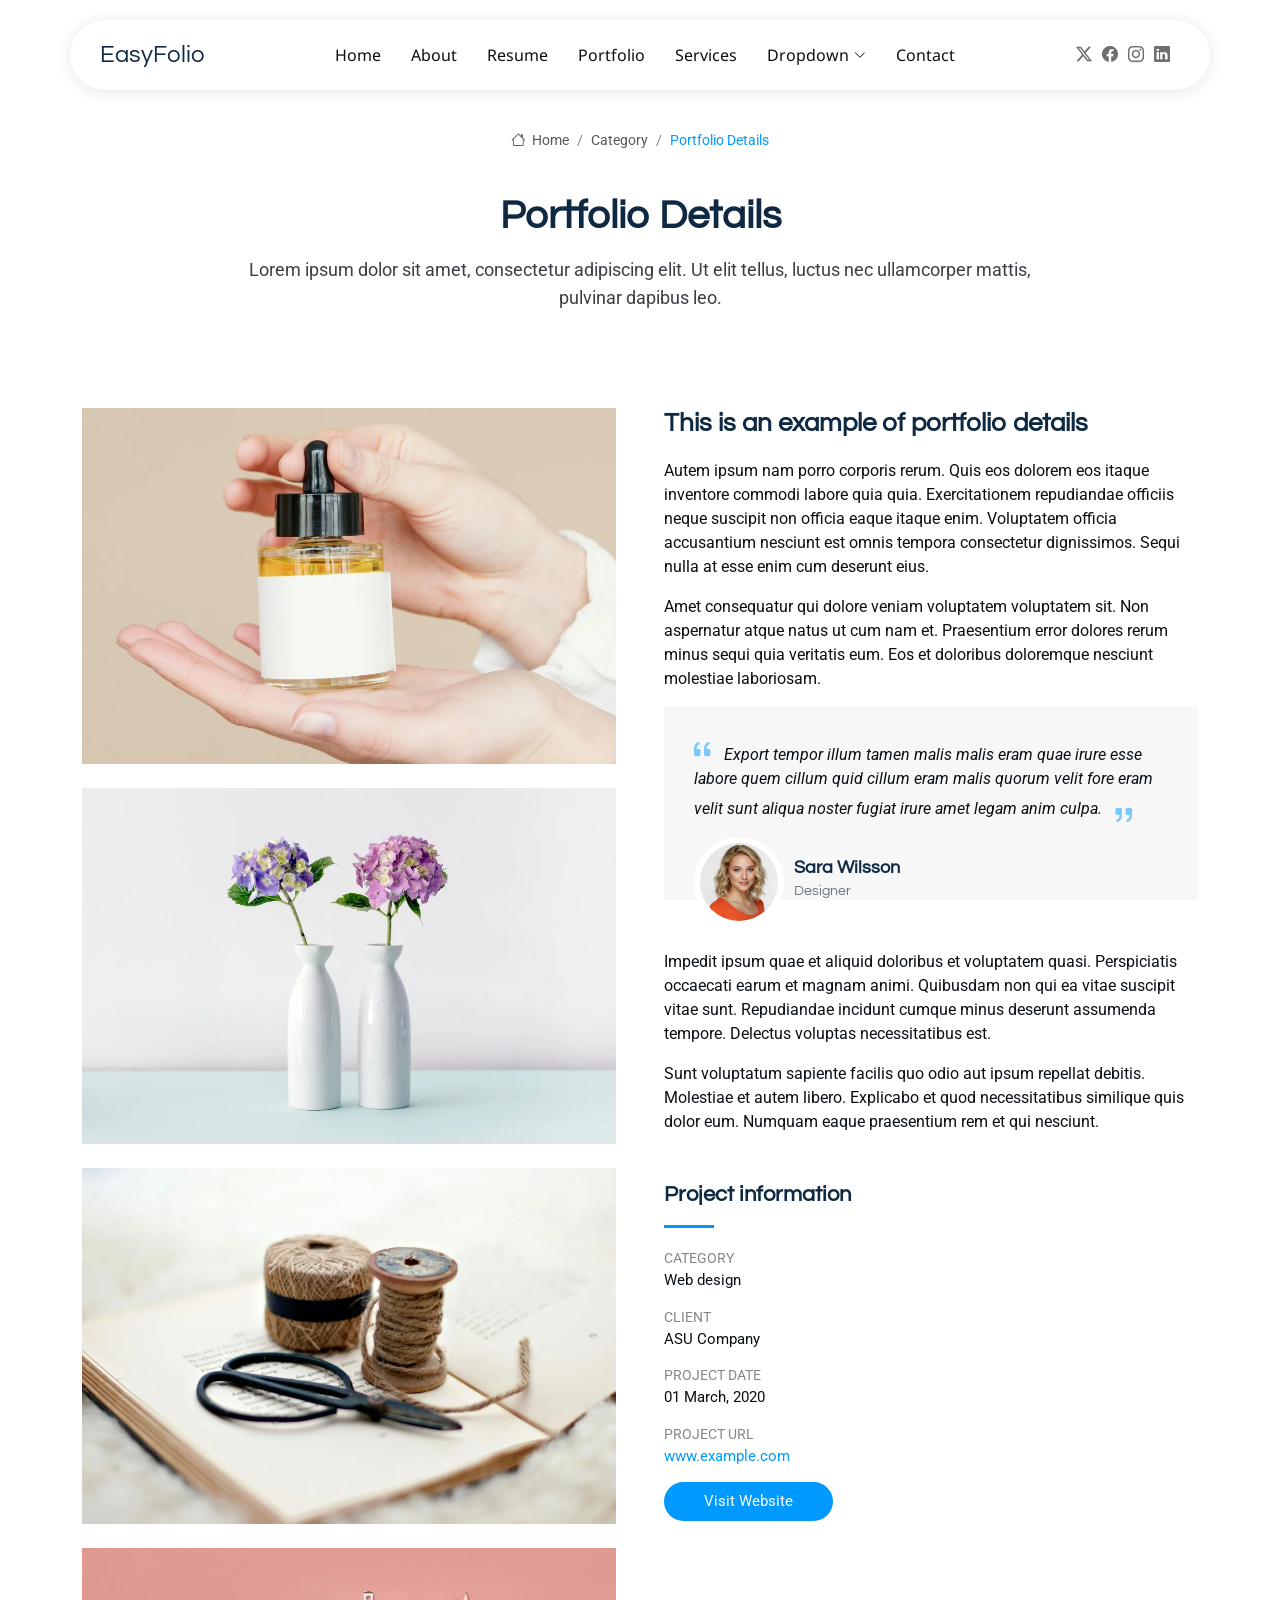
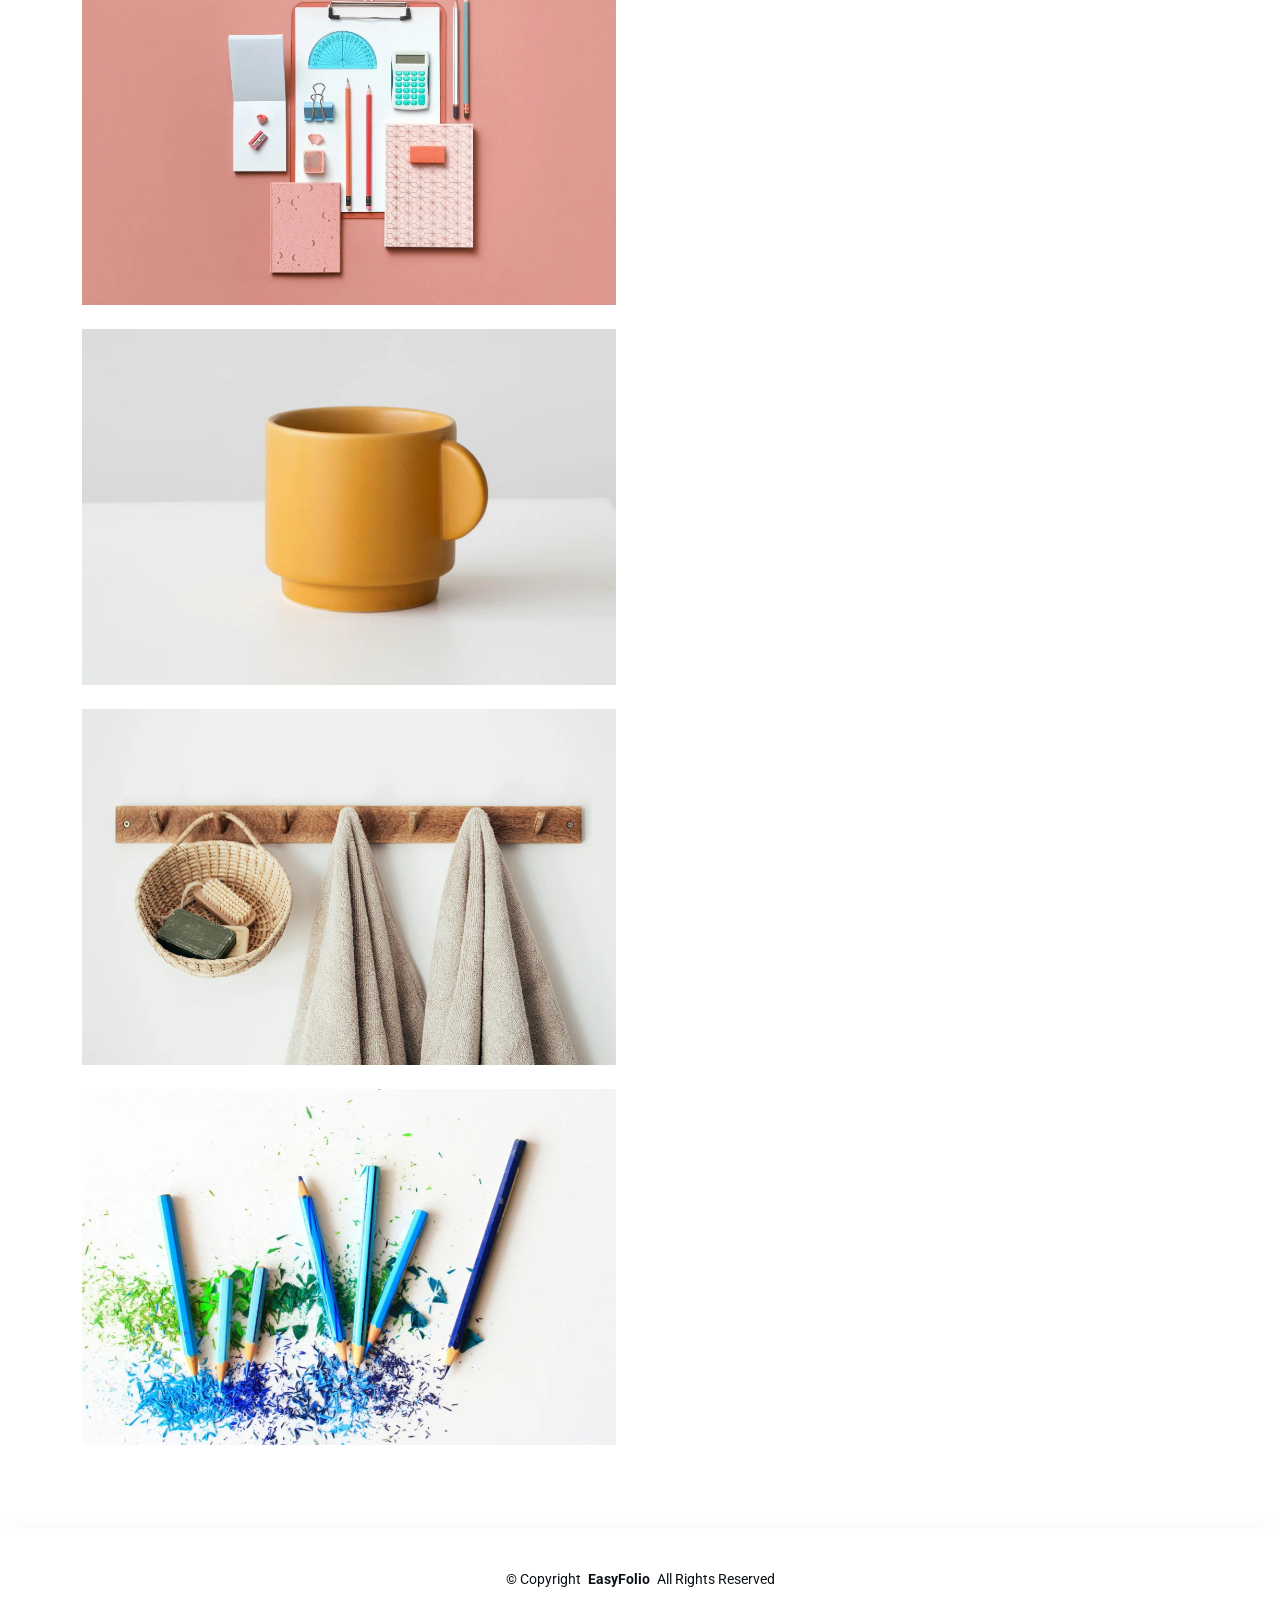
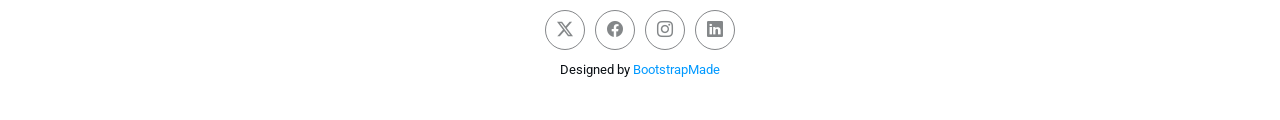
==== portfolio-nurfidgv.html @ 8955bb7e "mengganti 1 nama file portfolio silab & menambah satu file portfolio nurfidgvl" ====
<!DOCTYPE html>
<html lang="en">

<head>
  <meta charset="utf-8">
  <meta content="width=device-width, initial-scale=1.0" name="viewport">
  <title>Portfolio Details - EasyFolio Bootstrap Template</title>
  <meta name="description" content="">
  <meta name="keywords" content="">

  <!-- Favicons -->
  <link href="assets/img/favicon.png" rel="icon">
  <link href="assets/img/apple-touch-icon.png" rel="apple-touch-icon">

  <!-- Fonts -->
  <link href="https://fonts.googleapis.com" rel="preconnect">
  <link href="https://fonts.gstatic.com" rel="preconnect" crossorigin>
  <link href="https://fonts.googleapis.com/css2?family=Roboto:ital,wght@0,100;0,300;0,400;0,500;0,700;0,900;1,100;1,300;1,400;1,500;1,700;1,900&family=Noto+Sans:ital,wght@0,100;0,200;0,300;0,400;0,500;0,600;0,700;0,800;0,900;1,100;1,200;1,300;1,400;1,500;1,600;1,700;1,800;1,900&family=Questrial:wght@400&display=swap" rel="stylesheet">

  <!-- Vendor CSS Files -->
  <link href="assets/vendor/bootstrap/css/bootstrap.min.css" rel="stylesheet">
  <link href="assets/vendor/bootstrap-icons/bootstrap-icons.css" rel="stylesheet">
  <link href="assets/vendor/aos/aos.css" rel="stylesheet">
  <link href="assets/vendor/glightbox/css/glightbox.min.css" rel="stylesheet">
  <link href="assets/vendor/swiper/swiper-bundle.min.css" rel="stylesheet">

  <!-- Main CSS File -->
  <link href="assets/css/main.css" rel="stylesheet">

  <!-- =======================================================
  * Template Name: EasyFolio
  * Template URL: https://bootstrapmade.com/easyfolio-bootstrap-portfolio-template/
  * Updated: Feb 21 2025 with Bootstrap v5.3.3
  * Author: BootstrapMade.com
  * License: https://bootstrapmade.com/license/
  ======================================================== -->
</head>

<body class="portfolio-details-page">

  <header id="header" class="header d-flex align-items-center sticky-top">
    <div class="header-container container-fluid container-xl position-relative d-flex align-items-center justify-content-between">

      <a href="index.html" class="logo d-flex align-items-center me-auto me-xl-0">
        <!-- Uncomment the line below if you also wish to use an image logo -->
        <!-- <img src="assets/img/logo.webp" alt=""> -->
        <h1 class="sitename">EasyFolio</h1>
      </a>

      <nav id="navmenu" class="navmenu">
        <ul>
          <li><a href="#hero">Home</a></li>
          <li><a href="#about">About</a></li>
          <li><a href="#resume">Resume</a></li>
          <li><a href="#portfolio">Portfolio</a></li>
          <li><a href="#services">Services</a></li>
          <li class="dropdown"><a href="#"><span>Dropdown</span> <i class="bi bi-chevron-down toggle-dropdown"></i></a>
            <ul>
              <li><a href="#">Dropdown 1</a></li>
              <li class="dropdown"><a href="#"><span>Deep Dropdown</span> <i class="bi bi-chevron-down toggle-dropdown"></i></a>
                <ul>
                  <li><a href="#">Deep Dropdown 1</a></li>
                  <li><a href="#">Deep Dropdown 2</a></li>
                  <li><a href="#">Deep Dropdown 3</a></li>
                  <li><a href="#">Deep Dropdown 4</a></li>
                  <li><a href="#">Deep Dropdown 5</a></li>
                </ul>
              </li>
              <li><a href="#">Dropdown 2</a></li>
              <li><a href="#">Dropdown 3</a></li>
              <li><a href="#">Dropdown 4</a></li>
            </ul>
          </li>
          <li><a href="#contact">Contact</a></li>
        </ul>
        <i class="mobile-nav-toggle d-xl-none bi bi-list"></i>
      </nav>

      <div class="header-social-links">
        <a href="#" class="twitter"><i class="bi bi-twitter-x"></i></a>
        <a href="#" class="facebook"><i class="bi bi-facebook"></i></a>
        <a href="#" class="instagram"><i class="bi bi-instagram"></i></a>
        <a href="#" class="linkedin"><i class="bi bi-linkedin"></i></a>
      </div>

    </div>
  </header>

  <main class="main">

    <!-- Page Title -->
    <div class="page-title">
      <div class="breadcrumbs">
        <nav aria-label="breadcrumb">
          <ol class="breadcrumb">
            <li class="breadcrumb-item"><a href="#"><i class="bi bi-house"></i> Home</a></li>
            <li class="breadcrumb-item"><a href="#">Category</a></li>
            <li class="breadcrumb-item active current">Portfolio Details</li>
          </ol>
        </nav>
      </div>

      <div class="title-wrapper">
        <h1>Portfolio Details</h1>
        <p>Lorem ipsum dolor sit amet, consectetur adipiscing elit. Ut elit tellus, luctus nec ullamcorper mattis, pulvinar dapibus leo.</p>
      </div>
    </div><!-- End Page Title -->

    <!-- Portfolio Details Section -->
    <section id="portfolio-details" class="portfolio-details section">

      <div class="container" data-aos="fade-up">

        <div class="row gy-4 g-lg-5">
          <div class="col-lg-6">
            <img src="assets/img/portfolio/portfolio-1.webp" class="img-fluid mb-4" alt="">
            <img src="assets/img/portfolio/portfolio-10.webp" class="img-fluid mb-4" alt="">
            <img src="assets/img/portfolio/portfolio-7.webp" class="img-fluid mb-4" alt="">
            <img src="assets/img/portfolio/portfolio-4.webp" class="img-fluid mb-4" alt="">
            <img src="assets/img/portfolio/portfolio-5.webp" class="img-fluid mb-4" alt="">
            <img src="assets/img/portfolio/portfolio-11.webp" class="img-fluid mb-4" alt="">
            <img src="assets/img/portfolio/portfolio-8.webp" class="img-fluid mb-4" alt="">
          </div>

          <div class="col-lg-6">

            <div class="position-sticky" style="top: 40px">
              <div class="portfolio-description">
                <h2>This is an example of portfolio details</h2>
                <p>
                  Autem ipsum nam porro corporis rerum. Quis eos dolorem eos itaque inventore commodi labore quia quia. Exercitationem repudiandae officiis neque suscipit non officia eaque itaque enim. Voluptatem officia accusantium nesciunt est omnis tempora consectetur dignissimos. Sequi nulla at esse enim cum deserunt eius.
                </p>
                <p>
                  Amet consequatur qui dolore veniam voluptatem voluptatem sit. Non aspernatur atque natus ut cum nam et. Praesentium error dolores rerum minus sequi quia veritatis eum. Eos et doloribus doloremque nesciunt molestiae laboriosam.
                </p>

                <div class="testimonial-item">
                  <p>
                    <i class="bi bi-quote quote-icon-left"></i>
                    <span>Export tempor illum tamen malis malis eram quae irure esse labore quem cillum quid cillum eram malis quorum velit fore eram velit sunt aliqua noster fugiat irure amet legam anim culpa.</span>
                    <i class="bi bi-quote quote-icon-right"></i>
                  </p>
                  <div>
                    <img src="assets/img/person/person-f-5.webp" class="testimonial-img" alt="">
                    <h3>Sara Wilsson</h3>
                    <h4>Designer</h4>
                  </div>
                </div>

                <p>
                  Impedit ipsum quae et aliquid doloribus et voluptatem quasi. Perspiciatis occaecati earum et magnam animi. Quibusdam non qui ea vitae suscipit vitae sunt. Repudiandae incidunt cumque minus deserunt assumenda tempore. Delectus voluptas necessitatibus est.
                </p>

                <p>
                  Sunt voluptatum sapiente facilis quo odio aut ipsum repellat debitis. Molestiae et autem libero. Explicabo et quod necessitatibus similique quis dolor eum. Numquam eaque praesentium rem et qui nesciunt.
                </p>

              </div>

              <div class="portfolio-info mt-5">
                <h3>Project information</h3>
                <ul>
                  <li><strong>Category</strong> Web design</li>
                  <li><strong>Client</strong> ASU Company</li>
                  <li><strong>Project date</strong> 01 March, 2020</li>
                  <li><strong>Project URL</strong> <a href="#">www.example.com</a></li>
                  <li><a href="#" class="btn-visit align-self-start">Visit Website</a></li>
                </ul>
              </div>
            </div>

          </div>
        </div>

      </div>

    </section><!-- /Portfolio Details Section -->

  </main>

  <footer id="footer" class="footer">

    <div class="container">
      <div class="copyright text-center ">
        <p>© <span>Copyright</span> <strong class="px-1 sitename">EasyFolio</strong> <span>All Rights Reserved</span></p>
      </div>
      <div class="social-links d-flex justify-content-center">
        <a href=""><i class="bi bi-twitter-x"></i></a>
        <a href=""><i class="bi bi-facebook"></i></a>
        <a href=""><i class="bi bi-instagram"></i></a>
        <a href=""><i class="bi bi-linkedin"></i></a>
      </div>
      <div class="credits">
        <!-- All the links in the footer should remain intact. -->
        <!-- You can delete the links only if you've purchased the pro version. -->
        <!-- Licensing information: https://bootstrapmade.com/license/ -->
        <!-- Purchase the pro version with working PHP/AJAX contact form: [buy-url] -->
        Designed by <a href="https://bootstrapmade.com/">BootstrapMade</a>
      </div>
    </div>

  </footer>

  <!-- Scroll Top -->
  <a href="#" id="scroll-top" class="scroll-top d-flex align-items-center justify-content-center"><i class="bi bi-arrow-up-short"></i></a>

  <!-- Vendor JS Files -->
  <script src="assets/vendor/bootstrap/js/bootstrap.bundle.min.js"></script>
  <script src="assets/vendor/php-email-form/validate.js"></script>
  <script src="assets/vendor/aos/aos.js"></script>
  <script src="assets/vendor/waypoints/noframework.waypoints.js"></script>
  <script src="assets/vendor/glightbox/js/glightbox.min.js"></script>
  <script src="assets/vendor/imagesloaded/imagesloaded.pkgd.min.js"></script>
  <script src="assets/vendor/isotope-layout/isotope.pkgd.min.js"></script>
  <script src="assets/vendor/swiper/swiper-bundle.min.js"></script>

  <!-- Main JS File -->
  <script src="assets/js/main.js"></script>

</body>

</html>
---- assets/css/main.css ----
/**
* Template Name: EasyFolio
* Template URL: https://bootstrapmade.com/easyfolio-bootstrap-portfolio-template/
* Updated: Feb 21 2025 with Bootstrap v5.3.3
* Author: BootstrapMade.com
* License: https://bootstrapmade.com/license/
*/

/*--------------------------------------------------------------
# Font & Color Variables
# Help: https://bootstrapmade.com/color-system/
--------------------------------------------------------------*/
/* Fonts */
:root {
  --default-font: "Roboto",  system-ui, -apple-system, "Segoe UI", Roboto, "Helvetica Neue", Arial, "Noto Sans", "Liberation Sans", sans-serif, "Apple Color Emoji", "Segoe UI Emoji", "Segoe UI Symbol", "Noto Color Emoji";
  --heading-font: "Questrial",  sans-serif;
  --nav-font: "Noto Sans",  sans-serif;
}

/* Global Colors - The following color variables are used throughout the website. Updating them here will change the color scheme of the entire website */
:root { 
  --background-color: #ffffff; /* Background color for the entire website, including individual sections */
  --default-color: #0a0f14; /* Default color used for the majority of the text content across the entire website */
  --heading-color: #0f2943; /* Color for headings, subheadings and title throughout the website */
  --accent-color: #0099ff; /* Accent color that represents your brand on the website. It's used for buttons, links, and other elements that need to stand out */
  --surface-color: #ffffff; /* The surface color is used as a background of boxed elements within sections, such as cards, icon boxes, or other elements that require a visual separation from the global background. */
  --contrast-color: #ffffff; /* Contrast color for text, ensuring readability against backgrounds of accent, heading, or default colors. */
}

/* Nav Menu Colors - The following color variables are used specifically for the navigation menu. They are separate from the global colors to allow for more customization options */
:root {
  --nav-color: #0a0f14;  /* The default color of the main navmenu links */
  --nav-hover-color: #0099ff; /* Applied to main navmenu links when they are hovered over or active */
  --nav-mobile-background-color: #ffffff; /* Used as the background color for mobile navigation menu */
  --nav-dropdown-background-color: #ffffff; /* Used as the background color for dropdown items that appear when hovering over primary navigation items */
  --nav-dropdown-color: #0a0f14; /* Used for navigation links of the dropdown items in the navigation menu. */
  --nav-dropdown-hover-color: #e87532; /* Similar to --nav-hover-color, this color is applied to dropdown navigation links when they are hovered over. */
}

/* Color Presets - These classes override global colors when applied to any section or element, providing reuse of the sam color scheme. */

.light-background {
  --background-color: #faf9fb;
  --surface-color: #ffffff;
}

.dark-background {
  --background-color: #060606;
  --default-color: #ffffff;
  --heading-color: #ffffff;
  --surface-color: #252525;
  --contrast-color: #ffffff;
}

/* Smooth scroll */
:root {
  scroll-behavior: smooth;
}

/*--------------------------------------------------------------
# General Styling & Shared Classes
--------------------------------------------------------------*/
body {
  color: var(--default-color);
  background-color: var(--background-color);
  font-family: var(--default-font);
}

a {
  color: var(--accent-color);
  text-decoration: none;
  transition: 0.3s;
}

a:hover {
  color: color-mix(in srgb, var(--accent-color), transparent 25%);
  text-decoration: none;
}

h1,
h2,
h3,
h4,
h5,
h6 {
  color: var(--heading-color);
  font-family: var(--heading-font);
}

/* PHP Email Form Messages
------------------------------*/
.php-email-form .error-message {
  display: none;
  background: #df1529;
  color: #ffffff;
  text-align: left;
  padding: 15px;
  margin-bottom: 24px;
  font-weight: 600;
}

.php-email-form .sent-message {
  display: none;
  color: #ffffff;
  background: #059652;
  text-align: center;
  padding: 15px;
  margin-bottom: 24px;
  font-weight: 600;
}

.php-email-form .loading {
  display: none;
  background: var(--surface-color);
  text-align: center;
  padding: 15px;
  margin-bottom: 24px;
}

.php-email-form .loading:before {
  content: "";
  display: inline-block;
  border-radius: 50%;
  width: 24px;
  height: 24px;
  margin: 0 10px -6px 0;
  border: 3px solid var(--accent-color);
  border-top-color: var(--surface-color);
  animation: php-email-form-loading 1s linear infinite;
}

@keyframes php-email-form-loading {
  0% {
    transform: rotate(0deg);
  }

  100% {
    transform: rotate(360deg);
  }
}

/*--------------------------------------------------------------
# Global Header
--------------------------------------------------------------*/
.header {
  color: var(--default-color);
  background-color: var(--background-color);
  padding: 20px 0;
  transition: all 0.5s;
  z-index: 997;
}

.header .header-container {
  background: var(--surface-color);
  border-radius: 50px;
  padding: 5px 25px;
  box-shadow: 0px 2px 15px rgba(0, 0, 0, 0.1);
}

.header .logo {
  line-height: 1;
}

.header .logo img {
  max-height: 36px;
  margin-right: 8px;
}

.header .logo h1 {
  font-size: 24px;
  margin: 0;
  padding-left: 5px;
  font-weight: 500;
  color: var(--heading-color);
}

.header .header-social-links {
  padding-right: 15px;
}

.header .header-social-links a {
  color: color-mix(in srgb, var(--default-color), transparent 40%);
  padding-left: 6px;
  display: inline-block;
  transition: 0.3s;
  font-size: 16px;
}

.header .header-social-links a:hover {
  color: var(--accent-color);
}

.header .header-social-links a i {
  line-height: 0px;
}

@media (max-width: 1200px) {
  .header {
    padding-top: 10px;
  }

  .header .header-container {
    margin-left: 10px;
    margin-right: 10px;
    padding: 10px 5px 10px 15px;
  }

  .header .logo {
    order: 1;
  }

  .header .header-social-links {
    order: 2;
  }

  .header .navmenu {
    order: 3;
  }
}

/*--------------------------------------------------------------
# Navigation Menu
--------------------------------------------------------------*/
/* Navmenu - Desktop */
@media (min-width: 1200px) {
  .navmenu {
    padding: 0;
  }

  .navmenu ul {
    margin: 0;
    padding: 0;
    display: flex;
    list-style: none;
    align-items: center;
  }

  .navmenu li {
    position: relative;
  }

  .navmenu a,
  .navmenu a:focus {
    color: var(--nav-color);
    padding: 18px 15px;
    font-size: 16px;
    font-family: var(--nav-font);
    font-weight: 400;
    display: flex;
    align-items: center;
    justify-content: space-between;
    white-space: nowrap;
    transition: 0.3s;
  }

  .navmenu a i,
  .navmenu a:focus i {
    font-size: 12px;
    line-height: 0;
    margin-left: 5px;
    transition: 0.3s;
  }

  .navmenu li:last-child a {
    padding-right: 0;
  }

  .navmenu li:hover>a,
  .navmenu .active,
  .navmenu .active:focus {
    color: var(--nav-hover-color);
  }

  .navmenu .dropdown ul {
    margin: 0;
    padding: 10px 0;
    background: var(--nav-dropdown-background-color);
    display: block;
    position: absolute;
    visibility: hidden;
    left: 14px;
    top: 130%;
    opacity: 0;
    transition: 0.3s;
    border-radius: 4px;
    z-index: 99;
    box-shadow: 0px 0px 30px rgba(0, 0, 0, 0.1);
  }

  .navmenu .dropdown ul li {
    min-width: 200px;
  }

  .navmenu .dropdown ul a {
    padding: 10px 20px;
    font-size: 15px;
    text-transform: none;
    color: var(--nav-dropdown-color);
  }

  .navmenu .dropdown ul a i {
    font-size: 12px;
  }

  .navmenu .dropdown ul a:hover,
  .navmenu .dropdown ul .active:hover,
  .navmenu .dropdown ul li:hover>a {
    color: var(--nav-dropdown-hover-color);
  }

  .navmenu .dropdown:hover>ul {
    opacity: 1;
    top: 100%;
    visibility: visible;
  }

  .navmenu .dropdown .dropdown ul {
    top: 0;
    left: -90%;
    visibility: hidden;
  }

  .navmenu .dropdown .dropdown:hover>ul {
    opacity: 1;
    top: 0;
    left: -100%;
    visibility: visible;
  }
}

/* Navmenu - Mobile */
@media (max-width: 1199px) {
  .mobile-nav-toggle {
    color: var(--nav-color);
    font-size: 28px;
    line-height: 0;
    margin-right: 10px;
    cursor: pointer;
    transition: color 0.3s;
  }

  .navmenu {
    padding: 0;
    z-index: 9997;
  }

  .navmenu ul {
    display: none;
    list-style: none;
    position: absolute;
    inset: 60px 20px 20px 20px;
    padding: 10px 0;
    margin: 0;
    border-radius: 6px;
    background-color: var(--nav-mobile-background-color);
    overflow-y: auto;
    transition: 0.3s;
    z-index: 9998;
    box-shadow: 0px 0px 30px rgba(0, 0, 0, 0.1);
  }

  .navmenu a,
  .navmenu a:focus {
    color: var(--nav-dropdown-color);
    padding: 10px 20px;
    font-family: var(--nav-font);
    font-size: 17px;
    font-weight: 500;
    display: flex;
    align-items: center;
    justify-content: space-between;
    white-space: nowrap;
    transition: 0.3s;
  }

  .navmenu a i,
  .navmenu a:focus i {
    font-size: 12px;
    line-height: 0;
    margin-left: 5px;
    width: 30px;
    height: 30px;
    display: flex;
    align-items: center;
    justify-content: center;
    border-radius: 50%;
    transition: 0.3s;
    background-color: color-mix(in srgb, var(--accent-color), transparent 90%);
  }

  .navmenu a i:hover,
  .navmenu a:focus i:hover {
    background-color: var(--accent-color);
    color: var(--contrast-color);
  }

  .navmenu a:hover,
  .navmenu .active,
  .navmenu .active:focus {
    color: var(--nav-dropdown-hover-color);
  }

  .navmenu .active i,
  .navmenu .active:focus i {
    background-color: var(--accent-color);
    color: var(--contrast-color);
    transform: rotate(180deg);
  }

  .navmenu .dropdown ul {
    position: static;
    display: none;
    z-index: 99;
    padding: 10px 0;
    margin: 10px 20px;
    background-color: var(--nav-dropdown-background-color);
    border: 1px solid color-mix(in srgb, var(--default-color), transparent 90%);
    box-shadow: none;
    transition: all 0.5s ease-in-out;
  }

  .navmenu .dropdown ul ul {
    background-color: rgba(33, 37, 41, 0.1);
  }

  .navmenu .dropdown>.dropdown-active {
    display: block;
    background-color: rgba(33, 37, 41, 0.03);
  }

  .mobile-nav-active {
    overflow: hidden;
  }

  .mobile-nav-active .mobile-nav-toggle {
    color: #fff;
    position: absolute;
    font-size: 32px;
    top: 15px;
    right: 15px;
    margin-right: 0;
    z-index: 9999;
  }

  .mobile-nav-active .navmenu {
    position: fixed;
    overflow: hidden;
    inset: 0;
    background: rgba(33, 37, 41, 0.8);
    transition: 0.3s;
  }

  .mobile-nav-active .navmenu>ul {
    display: block;
  }
}

/*--------------------------------------------------------------
# Global Footer
--------------------------------------------------------------*/
.footer {
  color: var(--default-color);
  background-color: var(--background-color);
  font-size: 14px;
  padding: 40px 0;
  position: relative;
  box-shadow: 0 5px 25px rgba(0, 0, 0, 0.05);
}

.footer .copyright p {
  margin-bottom: 0;
}

.footer .social-links {
  margin-top: 20px;
}

.footer .social-links a {
  display: flex;
  align-items: center;
  justify-content: center;
  width: 40px;
  height: 40px;
  border-radius: 50%;
  border: 1px solid color-mix(in srgb, var(--default-color), transparent 50%);
  font-size: 16px;
  color: color-mix(in srgb, var(--default-color), transparent 50%);
  margin: 0 5px;
  transition: 0.3s;
}

.footer .social-links a:hover {
  color: var(--accent-color);
  border-color: var(--accent-color);
}

.footer .credits {
  margin-top: 10px;
  font-size: 13px;
  text-align: center;
}

/*--------------------------------------------------------------
# Scroll Top Button
--------------------------------------------------------------*/
.scroll-top {
  position: fixed;
  visibility: hidden;
  opacity: 0;
  right: 15px;
  bottom: -15px;
  z-index: 99999;
  background-color: var(--accent-color);
  width: 44px;
  height: 44px;
  border-radius: 50px;
  transition: all 0.4s;
}

.scroll-top i {
  font-size: 24px;
  color: var(--contrast-color);
  line-height: 0;
}

.scroll-top:hover {
  background-color: color-mix(in srgb, var(--accent-color), transparent 20%);
  color: var(--contrast-color);
}

.scroll-top.active {
  visibility: visible;
  opacity: 1;
  bottom: 15px;
}

/*--------------------------------------------------------------
# Disable aos animation delay on mobile devices
--------------------------------------------------------------*/
@media screen and (max-width: 768px) {
  [data-aos-delay] {
    transition-delay: 0 !important;
  }
}

/*--------------------------------------------------------------
# Global Page Titles & Breadcrumbs
--------------------------------------------------------------*/
.page-title {
  text-align: center;
  padding: 20px 0;
}

.page-title .breadcrumbs {
  margin-bottom: 1.5rem;
}

.page-title .breadcrumbs .breadcrumb {
  justify-content: center;
  margin: 0;
  padding: 0;
  background: none;
}

.page-title .breadcrumbs .breadcrumb .breadcrumb-item {
  font-size: 0.9rem;
  color: color-mix(in srgb, var(--default-color), transparent 30%);
}

.page-title .breadcrumbs .breadcrumb .breadcrumb-item.active {
  color: var(--accent-color);
}

.page-title .breadcrumbs .breadcrumb .breadcrumb-item a {
  color: inherit;
  text-decoration: none;
  transition: color 0.3s ease;
}

.page-title .breadcrumbs .breadcrumb .breadcrumb-item a:hover {
  color: var(--accent-color);
}

.page-title .breadcrumbs .breadcrumb .breadcrumb-item a i {
  font-size: 0.9rem;
  margin-right: 0.2rem;
}

.page-title .breadcrumbs .breadcrumb .breadcrumb-item+.breadcrumb-item::before {
  color: color-mix(in srgb, var(--default-color), transparent 50%);
}

.page-title .title-wrapper {
  max-width: 800px;
  margin: 0 auto;
  padding: 1rem 0;
}

.page-title .title-wrapper h1 {
  font-size: 2.5rem;
  margin-bottom: 1rem;
  font-weight: 700;
  color: var(--heading-color);
}

.page-title .title-wrapper p {
  font-size: 1.1rem;
  color: color-mix(in srgb, var(--default-color), transparent 20%);
  margin: 0;
  line-height: 1.6;
}

@media (max-width: 768px) {
  .page-title .title-wrapper h1 {
    font-size: 2rem;
  }

  .page-title .title-wrapper p {
    font-size: 1rem;
  }
}

@media (max-width: 576px) {
  .page-title .title-wrapper h1 {
    font-size: 1.75rem;
  }
}

/*--------------------------------------------------------------
# Global Sections
--------------------------------------------------------------*/
section,
.section {
  color: var(--default-color);
  background-color: var(--background-color);
  padding: 60px 0;
  scroll-margin-top: 90px;
  overflow: clip;
}

@media (max-width: 1199px) {

  section,
  .section {
    scroll-margin-top: 66px;
  }
}

/*--------------------------------------------------------------
# Global Section Titles
--------------------------------------------------------------*/
.section-title {
  text-align: center;
  padding-bottom: 60px;
  position: relative;
}

.section-title h2 {
  font-size: 42px;
  font-weight: 700;
  margin-bottom: 10px;
  background: linear-gradient(120deg, var(--heading-color), var(--accent-color));
  -webkit-background-clip: text;
  -webkit-text-fill-color: transparent;
  background-clip: text;
  position: relative;
}

.section-title .title-shape {
  width: 200px;
  height: 20px;
  margin: 0 auto;
  color: var(--accent-color);
  opacity: 0.5;
}

.section-title .title-shape svg {
  width: 100%;
  height: 100%;
}

.section-title p {
  margin: 15px auto 0;
  font-size: 16px;
  max-width: 700px;
  color: color-mix(in srgb, var(--default-color), transparent 25%);
  line-height: 1.8;
}

@media (max-width: 768px) {
  .section-title h2 {
    font-size: 32px;
  }

  .section-title .subtitle-wrapper .subtitle {
    font-size: 13px;
  }
}

/*--------------------------------------------------------------
# Hero Section
--------------------------------------------------------------*/
.hero {
  padding: 80px 0;
  position: relative;
  overflow: hidden;
}

.hero .content h2 {
  font-size: 3.5rem;
  font-weight: 700;
  line-height: 1.2;
  margin-bottom: 1.5rem;
}

@media (max-width: 991px) {
  .hero .content h2 {
    font-size: 2.5rem;
  }
}

.hero .content .lead {
  font-size: 1.25rem;
  margin-bottom: 2rem;
  color: color-mix(in srgb, var(--default-color), transparent 20%);
}

.hero .cta-buttons {
  display: flex;
  gap: 1rem;
  margin-bottom: 3rem;
}

@media (max-width: 576px) {
  .hero .cta-buttons {
    flex-direction: column;
  }
}

.hero .cta-buttons .btn {
  padding: 0.8rem 2rem;
  font-size: 1rem;
  font-weight: 500;
  border-radius: 50px;
  transition: all 0.3s ease;
}

.hero .cta-buttons .btn.btn-primary {
  background-color: var(--accent-color);
  border-color: var(--accent-color);
  color: var(--contrast-color);
}

.hero .cta-buttons .btn.btn-primary:hover {
  background-color: color-mix(in srgb, var(--accent-color), transparent 15%);
  border-color: color-mix(in srgb, var(--accent-color), transparent 15%);
  transform: translateY(-2px);
}

.hero .cta-buttons .btn.btn-outline {
  border: 2px solid color-mix(in srgb, var(--accent-color), transparent 70%);
  color: var(--accent-color);
  background: transparent;
}

.hero .cta-buttons .btn.btn-outline:hover {
  background-color: var(--accent-color);
  color: var(--contrast-color);
  transform: translateY(-2px);
}

.hero .hero-stats {
  display: flex;
  gap: 3rem;
  margin-top: 2rem;
}

@media (max-width: 576px) {
  .hero .hero-stats {
    flex-direction: column;
    gap: 1.5rem;
  }
}

.hero .hero-stats .stat-item .stat-number {
  display: block;
  font-size: 2.5rem;
  font-weight: 700;
  color: var(--heading-color);
  line-height: 1;
}

.hero .hero-stats .stat-item .stat-label {
  font-size: 0.9rem;
  color: color-mix(in srgb, var(--default-color), transparent 30%);
  margin-top: 0.5rem;
  display: block;
}

.hero .hero-image {
  position: relative;
  padding: 2rem;
}

.hero .hero-image img {
  position: relative;
  z-index: 2;
}

.hero .hero-image .shape-1,
.hero .hero-image .shape-2 {
  position: absolute;
  border-radius: 30% 70% 70% 30%/30% 30% 70% 70%;
  z-index: 1;
}

.hero .hero-image .shape-1 {
  width: 300px;
  height: 300px;
  background-color: color-mix(in srgb, var(--accent-color), transparent 85%);
  top: -20px;
  right: -20px;
  animation: morphShape 15s linear infinite;
}

.hero .hero-image .shape-2 {
  width: 200px;
  height: 200px;
  background-color: color-mix(in srgb, var(--heading-color), transparent 90%);
  bottom: -20px;
  left: -20px;
  animation: morphShape 20s linear infinite reverse;
}

@media (max-width: 991px) {
  .hero {
    text-align: center;
    padding: 60px 0;
  }

  .hero .cta-buttons {
    justify-content: center;
  }

  .hero .hero-stats {
    justify-content: center;
  }

  .hero .hero-image {
    margin-top: 3rem;
  }
}

@keyframes morphShape {
  0% {
    border-radius: 30% 70% 70% 30%/30% 30% 70% 70%;
  }

  25% {
    border-radius: 58% 42% 75% 25%/76% 46% 54% 24%;
  }

  50% {
    border-radius: 50% 50% 33% 67%/55% 27% 73% 45%;
  }

  75% {
    border-radius: 33% 67% 58% 42%/63% 68% 32% 37%;
  }

  100% {
    border-radius: 30% 70% 70% 30%/30% 30% 70% 70%;
  }
}

/*--------------------------------------------------------------
# About Section
--------------------------------------------------------------*/
.about .about-image {
  position: relative;
}

.about .about-image img {
  box-shadow: 0 0 30px rgba(0, 0, 0, 0.1);
}

.about .about-content {
  padding-left: 2rem;
}

@media (max-width: 991.98px) {
  .about .about-content {
    padding-left: 0;
    margin-top: 3rem;
  }
}

.about .about-content .subtitle {
  font-size: 0.875rem;
  font-weight: 600;
  letter-spacing: 2px;
  color: var(--accent-color);
  margin-bottom: 1rem;
  display: block;
}

.about .about-content h2 {
  font-size: 2rem;
  font-weight: 700;
  margin-bottom: 1.5rem;
}

.about .about-content .lead {
  font-size: 1.1rem;
  color: color-mix(in srgb, var(--default-color), transparent 25%);
}

.about .personal-info {
  margin-top: 2rem;
  padding: 2rem;
  background-color: var(--surface-color);
  border-radius: 1rem;
  box-shadow: 0 0 30px rgba(0, 0, 0, 0.05);
}

.about .personal-info .info-item {
  display: flex;
  flex-direction: column;
  gap: 0.5rem;
}

.about .personal-info .info-item .label {
  font-size: 0.875rem;
  color: color-mix(in srgb, var(--default-color), transparent 40%);
}

.about .personal-info .info-item .value {
  font-weight: 600;
  color: var(--heading-color);
}

.about .signature {
  display: flex;
  align-items: center;
  gap: 1.5rem;
}

.about .signature .signature-image {
  max-width: 150px;
}

.about .signature .signature-info h4 {
  font-size: 1.25rem;
  margin-bottom: 0.25rem;
}

.about .signature .signature-info p {
  font-size: 0.875rem;
  color: color-mix(in srgb, var(--default-color), transparent 40%);
  margin: 0;
}

/*--------------------------------------------------------------
# Skills Section
--------------------------------------------------------------*/
.skills .skill-box {
  background-color: var(--surface-color);
  padding: 2rem;
  border-radius: 8px;
  box-shadow: 0 0 20px rgba(0, 0, 0, 0.05);
}

.skills .skill-box h3 {
  font-size: 1.2rem;
  margin-bottom: 1rem;
  font-weight: 600;
}

.skills .skill-box p {
  font-size: 0.9rem;
  margin-bottom: 0.8rem;
  opacity: 0.6;
}

.skills .skill-box .progress {
  background-color: color-mix(in srgb, var(--accent-color), transparent 85%);
  border-radius: 50px;
  height: 8px;
  margin-top: 5px;
  overflow: hidden;
}

.skills .skill-box .progress .progress-bar {
  background-color: var(--accent-color);
  height: 100%;
  position: relative;
  border-radius: 50px;
  transition: 0.9s;
  width: 1px;
}

/*--------------------------------------------------------------
# Resume Section
--------------------------------------------------------------*/
.resume .resume-wrapper .resume-block {
  margin-bottom: 3rem;
}

.resume .resume-wrapper .resume-block:last-child {
  margin-bottom: 0;
}

.resume .resume-wrapper .resume-block h2 {
  font-size: 2rem;
  margin-bottom: 0.8rem;
  font-weight: 700;
}

.resume .resume-wrapper .resume-block h2 span {
  color: var(--accent-color);
}

.resume .resume-wrapper .resume-block .lead {
  color: color-mix(in srgb, var(--default-color), transparent 25%);
  margin-bottom: 3rem;
}

.resume .resume-wrapper .timeline {
  position: relative;
}

.resume .resume-wrapper .timeline::before {
  content: "";
  position: absolute;
  left: 20%;
  top: 0;
  height: 100%;
  width: 2px;
  background-color: color-mix(in srgb, var(--accent-color), transparent 85%);
}

.resume .resume-wrapper .timeline .timeline-item {
  display: flex;
  align-items: flex-start;
  margin-bottom: 2.5rem;
  position: relative;
}

.resume .resume-wrapper .timeline .timeline-item:last-child {
  margin-bottom: 0;
}

.resume .resume-wrapper .timeline .timeline-item .timeline-left {
  width: 20%;
  padding-right: 3rem;
}

.resume .resume-wrapper .timeline .timeline-item .timeline-left .company {
  color: var(--heading-color);
  font-weight: 600;
  font-size: 1.1rem;
  margin-bottom: 0.25rem;
}

.resume .resume-wrapper .timeline .timeline-item .timeline-left .period {
  color: var(--accent-color);
  font-size: 0.9rem;
}

.resume .resume-wrapper .timeline .timeline-item .timeline-dot {
  position: absolute;
  left: calc(20% + 1px);
  transform: translateX(-50%);
  width: 1rem;
  height: 1rem;
  background-color: var(--accent-color);
  border-radius: 50%;
}

.resume .resume-wrapper .timeline .timeline-item .timeline-right {
  width: 70%;
  padding-left: 3rem;
  margin-top: -4px;
}

.resume .resume-wrapper .timeline .timeline-item .timeline-right .position {
  color: var(--heading-color);
  font-size: 1.2rem;
  margin-bottom: 0.6rem;
  font-weight: 600;
}

.resume .resume-wrapper .timeline .timeline-item .timeline-right .description {
  color: color-mix(in srgb, var(--default-color), transparent 25%);
}

.resume .resume-wrapper .timeline .timeline-item .timeline-right ul {
  padding-left: 15px;
}

.resume .resume-wrapper .timeline .timeline-item .timeline-right ul li {
  padding-bottom: 12px;
}

@media (max-width: 992px) {
  .resume .resume-wrapper .resume-block h2 {
    font-size: 2rem;
  }

  .resume .resume-wrapper .timeline::before {
    left: 1rem;
  }

  .resume .resume-wrapper .timeline .timeline-item {
    flex-direction: column;
    margin-bottom: 20px;
  }

  .resume .resume-wrapper .timeline .timeline-item .timeline-left {
    width: 100%;
    text-align: left;
    padding-right: 0;
    padding-left: 2.5rem;
    margin-bottom: 1.6rem;
    margin-top: -4px;
  }

  .resume .resume-wrapper .timeline .timeline-item .timeline-dot {
    left: calc(1rem + 1px);
  }

  .resume .resume-wrapper .timeline .timeline-item .timeline-right {
    width: 100%;
    padding-left: 2.5rem;
  }
}

/*--------------------------------------------------------------
# Portfolio Section
--------------------------------------------------------------*/
.portfolio .portfolio-filters-container {
  margin-bottom: 40px;
}

.portfolio .portfolio-filters {
  display: flex;
  justify-content: center;
  gap: 15px;
  flex-wrap: wrap;
  padding: 0;
  margin: 0;
  list-style: none;
}

.portfolio .portfolio-filters li {
  font-size: 15px;
  font-weight: 500;
  padding: 8px 20px;
  cursor: pointer;
  border-radius: 30px;
  background-color: color-mix(in srgb, var(--surface-color), transparent 50%);
  color: var(--default-color);
  transition: all 0.3s ease-in-out;
}

.portfolio .portfolio-filters li:hover {
  background-color: color-mix(in srgb, var(--accent-color), transparent 85%);
  color: var(--accent-color);
  transform: translateY(-2px);
}

.portfolio .portfolio-filters li.filter-active {
  background-color: var(--accent-color);
  color: var(--contrast-color);
}

.portfolio .portfolio-card {
  background-color: var(--surface-color);
  border-radius: 15px;
  overflow: hidden;
  box-shadow: 0 5px 25px rgba(0, 0, 0, 0.05);
  transition: all 0.3s ease-in-out;
}

.portfolio .portfolio-card:hover {
  transform: translateY(-10px);
  box-shadow: 0 8px 35px rgba(0, 0, 0, 0.1);
}

.portfolio .portfolio-card:hover .portfolio-overlay {
  opacity: 1;
  visibility: visible;
}

.portfolio .portfolio-card:hover .portfolio-overlay .portfolio-actions {
  transform: translateY(0);
}

.portfolio .portfolio-card .portfolio-image {
  position: relative;
  overflow: hidden;
  aspect-ratio: 16/10;
}

.portfolio .portfolio-card .portfolio-image img {
  width: 100%;
  height: 100%;
  object-fit: cover;
  transition: transform 0.6s ease-in-out;
}

.portfolio .portfolio-card .portfolio-overlay {
  position: absolute;
  top: 0;
  left: 0;
  width: 100%;
  height: 100%;
  background: linear-gradient(to top, rgba(0, 0, 0, 0.7), transparent);
  opacity: 0;
  visibility: hidden;
  transition: all 0.4s ease-in-out;
  display: flex;
  align-items: flex-end;
  padding: 20px;
}

.portfolio .portfolio-card .portfolio-overlay .portfolio-actions {
  transform: translateY(20px);
  transition: all 0.4s ease-in-out;
  display: flex;
  gap: 15px;
}

.portfolio .portfolio-card .portfolio-overlay .portfolio-actions a {
  width: 45px;
  height: 45px;
  background-color: var(--surface-color);
  border-radius: 50%;
  display: flex;
  align-items: center;
  justify-content: center;
  color: var(--accent-color);
  font-size: 20px;
  transition: all 0.3s ease;
}

.portfolio .portfolio-card .portfolio-overlay .portfolio-actions a:hover {
  background-color: var(--accent-color);
  color: var(--contrast-color);
  transform: scale(1.1);
}

.portfolio .portfolio-card .portfolio-content {
  padding: 25px;
}

.portfolio .portfolio-card .portfolio-content .category {
  font-size: 14px;
  color: var(--accent-color);
  letter-spacing: 1px;
  font-weight: 500;
  display: block;
  margin-bottom: 10px;
}

.portfolio .portfolio-card .portfolio-content h3 {
  font-size: 20px;
  margin: 0 0 15px;
  font-weight: 600;
  transition: color 0.3s ease;
}

.portfolio .portfolio-card .portfolio-content h3:hover {
  color: var(--accent-color);
}

.portfolio .portfolio-card .portfolio-content p {
  font-size: 15px;
  color: color-mix(in srgb, var(--default-color), transparent 30%);
  margin: 0;
  line-height: 1.6;
}

@media (max-width: 768px) {
  .portfolio .portfolio-filters li {
    font-size: 14px;
    padding: 6px 15px;
  }

  .portfolio .portfolio-card .portfolio-content {
    padding: 20px;
  }

  .portfolio .portfolio-card .portfolio-content h3 {
    font-size: 18px;
  }

  .portfolio .portfolio-card .portfolio-content p {
    font-size: 14px;
  }
}

/*--------------------------------------------------------------
# Testimonials Section
--------------------------------------------------------------*/
.testimonials .testimonials-slider {
  width: 100%;
  position: relative;
  padding-bottom: 60px;
}

.testimonials .swiper-wrapper {
  height: auto;
}

.testimonials .testimonial-item {
  background-color: var(--surface-color);
  padding: 40px;
  border-radius: 20px;
}

@media (max-width: 575px) {
  .testimonials .testimonial-item {
    padding: 20px;
  }
}

.testimonials .testimonial-item h2 {
  font-size: 24px;
  font-weight: 600;
  margin-bottom: 20px;
}

.testimonials .testimonial-item p {
  font-size: 16px;
  line-height: 1.8;
  margin-bottom: 30px;
  font-style: italic;
}

.testimonials .testimonial-item .profile {
  gap: 15px;
}

.testimonials .testimonial-item .profile .profile-img {
  width: 60px;
  height: 60px;
  border-radius: 50%;
  object-fit: cover;
}

.testimonials .testimonial-item .profile .profile-info h3 {
  font-size: 18px;
  margin: 0;
  font-weight: 600;
}

.testimonials .testimonial-item .profile .profile-info span {
  font-size: 14px;
  color: color-mix(in srgb, var(--default-color) 70%, transparent);
}

.testimonials .testimonial-item .featured-img-wrapper {
  min-height: 400px;
  position: relative;
  overflow: hidden;
  border-radius: 16px;
}

.testimonials .testimonial-item .featured-img {
  width: 100%;
  height: 100%;
  object-fit: cover;
  position: absolute;
  top: 0;
  left: 0;
}

.testimonials .swiper-navigation {
  position: absolute;
  bottom: 0;
  gap: 10px;
}

.testimonials .swiper-button-prev,
.testimonials .swiper-button-next {
  position: relative;
  left: auto;
  right: auto;
  top: auto;
  margin: 0;
  width: 44px;
  height: 44px;
  background-color: var(--surface-color);
  border-radius: 50%;
  border: 1px solid color-mix(in srgb, var(--default-color) 10%, transparent);
  transition: 0.3s;
}

.testimonials .swiper-button-prev::after,
.testimonials .swiper-button-next::after {
  font-size: 20px;
  color: var(--default-color);
}

.testimonials .swiper-button-prev:hover,
.testimonials .swiper-button-next:hover {
  background-color: var(--accent-color);
  border-color: var(--accent-color);
}

.testimonials .swiper-button-prev:hover::after,
.testimonials .swiper-button-next:hover::after {
  color: var(--contrast-color);
}

/*--------------------------------------------------------------
# Services Section
--------------------------------------------------------------*/
.services {
  padding: 80px 0;
}

.services .servies-title {
  font-size: 2.5rem;
  margin-bottom: 1.5rem;
}

.services .btn-outline-primary {
  color: var(--accent-color);
  border-color: var(--accent-color);
  padding: 10px 30px;
  border-radius: 50px;
  transition: all 0.3s ease;
}

.services .btn-outline-primary:hover {
  background-color: var(--accent-color);
  color: var(--contrast-color);
}

.services .service-item {
  background-color: var(--surface-color);
  padding: 30px;
  border-radius: 10px;
  box-shadow: 0 5px 15px rgba(0, 0, 0, 0.1);
  height: 100%;
  transition: transform 0.3s ease;
}

.services .service-item:hover {
  transform: scale(1.05);
}

.services .service-item i {
  font-size: 2.5rem;
  color: var(--accent-color);
  display: inline-block;
  margin-bottom: 15px;
}

.services .service-item h3 {
  font-size: 1.25rem;
  margin-bottom: 15px;
}

.services .service-item h3 a {
  color: var(--heading-color);
}

.services .service-item h3 a:hover {
  color: var(--accent-color);
}

.services .service-item p {
  font-size: 0.9rem;
  color: color-mix(in srgb, var(--default-color), transparent 25%);
}

@media (max-width: 991px) {
  .services h2 {
    font-size: 2rem;
  }
}

/*--------------------------------------------------------------
# Faq Section
--------------------------------------------------------------*/
.faq .faq-container .faq-item {
  background-color: var(--surface-color);
  position: relative;
  padding: 20px;
  margin-bottom: 15px;
  border: 1px solid color-mix(in srgb, var(--default-color), transparent 85%);
  border-radius: 5px;
  overflow: hidden;
}

.faq .faq-container .faq-item:last-child {
  margin-bottom: 0;
}

.faq .faq-container .faq-item h3 {
  font-weight: 600;
  font-size: 16px;
  line-height: 24px;
  margin: 0 30px 0 0;
  transition: 0.3s;
  cursor: pointer;
  display: flex;
  align-items: center;
}

.faq .faq-container .faq-item h3 .num {
  color: var(--accent-color);
  padding-right: 5px;
}

.faq .faq-container .faq-item h3:hover {
  color: var(--accent-color);
}

.faq .faq-container .faq-item .faq-content {
  display: grid;
  grid-template-rows: 0fr;
  transition: 0.3s ease-in-out;
  visibility: hidden;
  opacity: 0;
  text-align: justify;
}

.faq .faq-container .faq-item .faq-content p {
  margin-bottom: 0;
  overflow: hidden;
}

.faq .faq-container .faq-item .faq-toggle {
  position: absolute;
  top: 20px;
  right: 20px;
  font-size: 16px;
  line-height: 0;
  transition: 0.3s;
  cursor: pointer;
}

.faq .faq-container .faq-item .faq-toggle:hover {
  color: var(--accent-color);
}

.faq .faq-container .faq-active {
  background-color: color-mix(in srgb, var(--accent-color), transparent 97%);
  border-color: color-mix(in srgb, var(--accent-color), transparent 80%);
}

.faq .faq-container .faq-active h3 {
  color: var(--accent-color);
}

.faq .faq-container .faq-active .faq-content {
  grid-template-rows: 1fr;
  visibility: visible;
  opacity: 1;
  padding-top: 10px;
}

.faq .faq-container .faq-active .faq-toggle {
  transform: rotate(90deg);
  color: var(--accent-color);
}

/*--------------------------------------------------------------
# Contact Section
--------------------------------------------------------------*/
.contact .section-category {
  font-family: var(--heading-font);
  font-weight: 600;
  font-size: 0.9rem;  
  letter-spacing: 1px;
}

.contact .content h2 {
  font-weight: 700;
  line-height: 1.2;
}

.contact .content .lead {
  color: color-mix(in srgb, var(--default-color), transparent 25%);
}

.contact .contact-info .info-item {
  font-size: 1.1rem;
}

.contact .contact-info .info-item i {
  color: var(--accent-color);
  font-size: 1.4rem;
}

.contact .contact-info .map-link {
  color: var(--heading-color);
  font-weight: 500;
  font-size: 1.1rem;
  transition: all 0.3s ease;
}

.contact .contact-info .map-link i {
  transition: transform 0.3s ease;
}

.contact .contact-info .map-link:hover {
  color: var(--accent-color);
}

.contact .contact-info .map-link:hover i {
  transform: translateX(5px);
}

.contact .contact-form {
  background-color: var(--surface-color);
  border: none;
  box-shadow: 0 5px 25px rgba(0, 0, 0, 0.05);
  border-radius: 12px;
}

.contact .contact-form .form-control,
.contact .contact-form .form-select {
  padding: 0.75rem 1.25rem;
  border-color: #e5e5e5;
  border-radius: 8px;
  font-size: 1rem;
}

.contact .contact-form .form-control:focus,
.contact .contact-form .form-select:focus {
  border-color: color-mix(in srgb, var(--accent-color), transparent 50%);
  box-shadow: 0 0 0 0.25rem color-mix(in srgb, var(--accent-color), transparent 90%);
}

.contact .contact-form .form-control::placeholder,
.contact .contact-form .form-select::placeholder {
  color: color-mix(in srgb, var(--default-color), transparent 50%);
}

.contact .contact-form .btn-submit {
  background-color: var(--accent-color);
  color: var(--contrast-color);
  padding: 0.75rem 2rem;
  font-weight: 500;
  border-radius: 8px;
  transition: all 0.3s ease;
}

.contact .contact-form .btn-submit:hover {
  background-color: color-mix(in srgb, var(--accent-color), transparent 15%);
  transform: translateY(-1px);
}

.contact .contact-form .btn-submit:active {
  transform: translateY(0);
}

/*--------------------------------------------------------------
# Portfolio Details Section
--------------------------------------------------------------*/
.portfolio-details .portfolio-info h3 {
  font-size: 22px;
  font-weight: 700;
  margin-bottom: 20px;
  padding-bottom: 20px;
  position: relative;
}

.portfolio-details .portfolio-info h3:after {
  content: "";
  position: absolute;
  display: block;
  width: 50px;
  height: 3px;
  background: var(--accent-color);
  left: 0;
  bottom: 0;
}

.portfolio-details .portfolio-info ul {
  list-style: none;
  padding: 0;
  font-size: 15px;
}

.portfolio-details .portfolio-info ul li {
  display: flex;
  flex-direction: column;
  padding-bottom: 15px;
}

.portfolio-details .portfolio-info ul strong {
  text-transform: uppercase;
  font-weight: 400;
  color: color-mix(in srgb, var(--default-color), transparent 50%);
  font-size: 14px;
}

.portfolio-details .portfolio-info .btn-visit {
  padding: 8px 40px;
  background: var(--accent-color);
  color: var(--contrast-color);
  border-radius: 50px;
  transition: 0.3s;
}

.portfolio-details .portfolio-info .btn-visit:hover {
  background: color-mix(in srgb, var(--accent-color), transparent 20%);
}

.portfolio-details .portfolio-description h2 {
  font-size: 26px;
  font-weight: 700;
  margin-bottom: 20px;
}

.portfolio-details .portfolio-description p {
  padding: 0;
}

.portfolio-details .portfolio-description .testimonial-item {
  padding: 30px 30px 0 30px;
  position: relative;
  background: color-mix(in srgb, var(--default-color), transparent 97%);
  margin-bottom: 50px;
}

.portfolio-details .portfolio-description .testimonial-item .testimonial-img {
  width: 90px;
  border-radius: 50px;
  border: 6px solid var(--background-color);
  float: left;
  margin: 0 10px 0 0;
}

.portfolio-details .portfolio-description .testimonial-item h3 {
  font-size: 18px;
  font-weight: bold;
  margin: 15px 0 5px 0;
  padding-top: 20px;
}

.portfolio-details .portfolio-description .testimonial-item h4 {
  font-size: 14px;
  color: #6c757d;
  margin: 0;
}

.portfolio-details .portfolio-description .testimonial-item .quote-icon-left,
.portfolio-details .portfolio-description .testimonial-item .quote-icon-right {
  color: color-mix(in srgb, var(--accent-color), transparent 50%);
  font-size: 26px;
  line-height: 0;
}

.portfolio-details .portfolio-description .testimonial-item .quote-icon-left {
  display: inline-block;
  left: -5px;
  position: relative;
}

.portfolio-details .portfolio-description .testimonial-item .quote-icon-right {
  display: inline-block;
  right: -5px;
  position: relative;
  top: 10px;
  transform: scale(-1, -1);
}

.portfolio-details .portfolio-description .testimonial-item p {
  font-style: italic;
  margin: 0 0 15px 0 0 0;
  padding: 0;
}

/*--------------------------------------------------------------
# Service Details Section
--------------------------------------------------------------*/
.service-details .service-details-slider {
  position: relative;
  overflow: hidden;
  border-radius: 10px;
  z-index: 1;
}

.service-details .service-details-slider .swiper-wrapper {
  height: auto !important;
}

.service-details .service-details-slider .swiper-pagination {
  position: absolute;
  bottom: 20px;
  left: 0;
  right: 0;
  z-index: 2;
}

.service-details .service-details-slider .swiper-pagination .swiper-pagination-bullet {
  width: 10px;
  height: 10px;
  background-color: var(--contrast-color);
  opacity: 0.5;
  transition: 0.3s;
}

.service-details .service-details-slider .swiper-pagination .swiper-pagination-bullet.swiper-pagination-bullet-active {
  opacity: 1;
  width: 20px;
  border-radius: 5px;
}

.service-details .content h3 {
  font-size: 28px;
  font-weight: 700;
  margin-bottom: 20px;
}

.service-details .content p {
  color: color-mix(in srgb, var(--default-color), transparent 20%);
  margin-bottom: 15px;
}

.service-details .content .features .feature-box {
  padding: 20px;
  background: var(--surface-color);
  border-radius: 10px;
  box-shadow: 0 0 20px rgba(0, 0, 0, 0.05);
  height: 100%;
  transition: 0.3s;
}

.service-details .content .features .feature-box:hover {
  transform: translateY(-5px);
}

.service-details .content .features .feature-box i {
  font-size: 24px;
  color: var(--accent-color);
  margin-right: 15px;
}

.service-details .content .features .feature-box h4 {
  font-size: 18px;
  font-weight: 600;
  margin: 0;
}

.service-details .service-info {
  background: var(--surface-color);
  padding: 30px;
  border-radius: 10px;
  box-shadow: 0 0 20px rgba(0, 0, 0, 0.05);
}

.service-details .service-info h4 {
  font-size: 22px;
  font-weight: 700;
  margin-bottom: 25px;
  padding-bottom: 15px;
  border-bottom: 2px solid color-mix(in srgb, var(--accent-color), transparent 85%);
}

.service-details .service-info .info-item {
  margin-bottom: 25px;
}

.service-details .service-info .info-item:last-child {
  margin-bottom: 0;
}

.service-details .service-info .info-item i {
  font-size: 24px;
  color: var(--accent-color);
  margin-bottom: 10px;
}

.service-details .service-info .info-item h5 {
  font-size: 16px;
  font-weight: 600;
  margin-bottom: 5px;
}

.service-details .service-info .info-item p {
  color: color-mix(in srgb, var(--default-color), transparent 20%);
  margin: 0;
}

.service-details .related-services {
  background: var(--surface-color);
  padding: 30px;
  border-radius: 10px;
  box-shadow: 0 0 20px rgba(0, 0, 0, 0.05);
}

.service-details .related-services h4 {
  font-size: 22px;
  font-weight: 700;
  margin-bottom: 25px;
  padding-bottom: 15px;
  border-bottom: 2px solid color-mix(in srgb, var(--accent-color), transparent 85%);
}

.service-details .related-services .service-item {
  margin-bottom: 25px;
  padding-bottom: 25px;
  border-bottom: 1px solid color-mix(in srgb, var(--default-color), transparent 90%);
}

.service-details .related-services .service-item:last-child {
  margin-bottom: 0;
  padding-bottom: 0;
  border-bottom: none;
}

.service-details .related-services .service-item i {
  font-size: 24px;
  color: var(--accent-color);
  margin-bottom: 10px;
}

.service-details .related-services .service-item h5 {
  font-size: 18px;
  margin-bottom: 10px;
}

.service-details .related-services .service-item h5 a {
  color: var(--heading-color);
  transition: 0.3s;
}

.service-details .related-services .service-item h5 a:hover {
  color: var(--accent-color);
}

.service-details .related-services .service-item p {
  color: color-mix(in srgb, var(--default-color), transparent 20%);
  margin: 0;
  font-size: 14px;
}

@media (max-width: 991px) {

  .service-details .service-info,
  .service-details .related-services {
    margin-top: 30px;
  }
}

/*--------------------------------------------------------------
# Starter Section Section
--------------------------------------------------------------*/
.starter-section {
  /* Add your styles here */
}
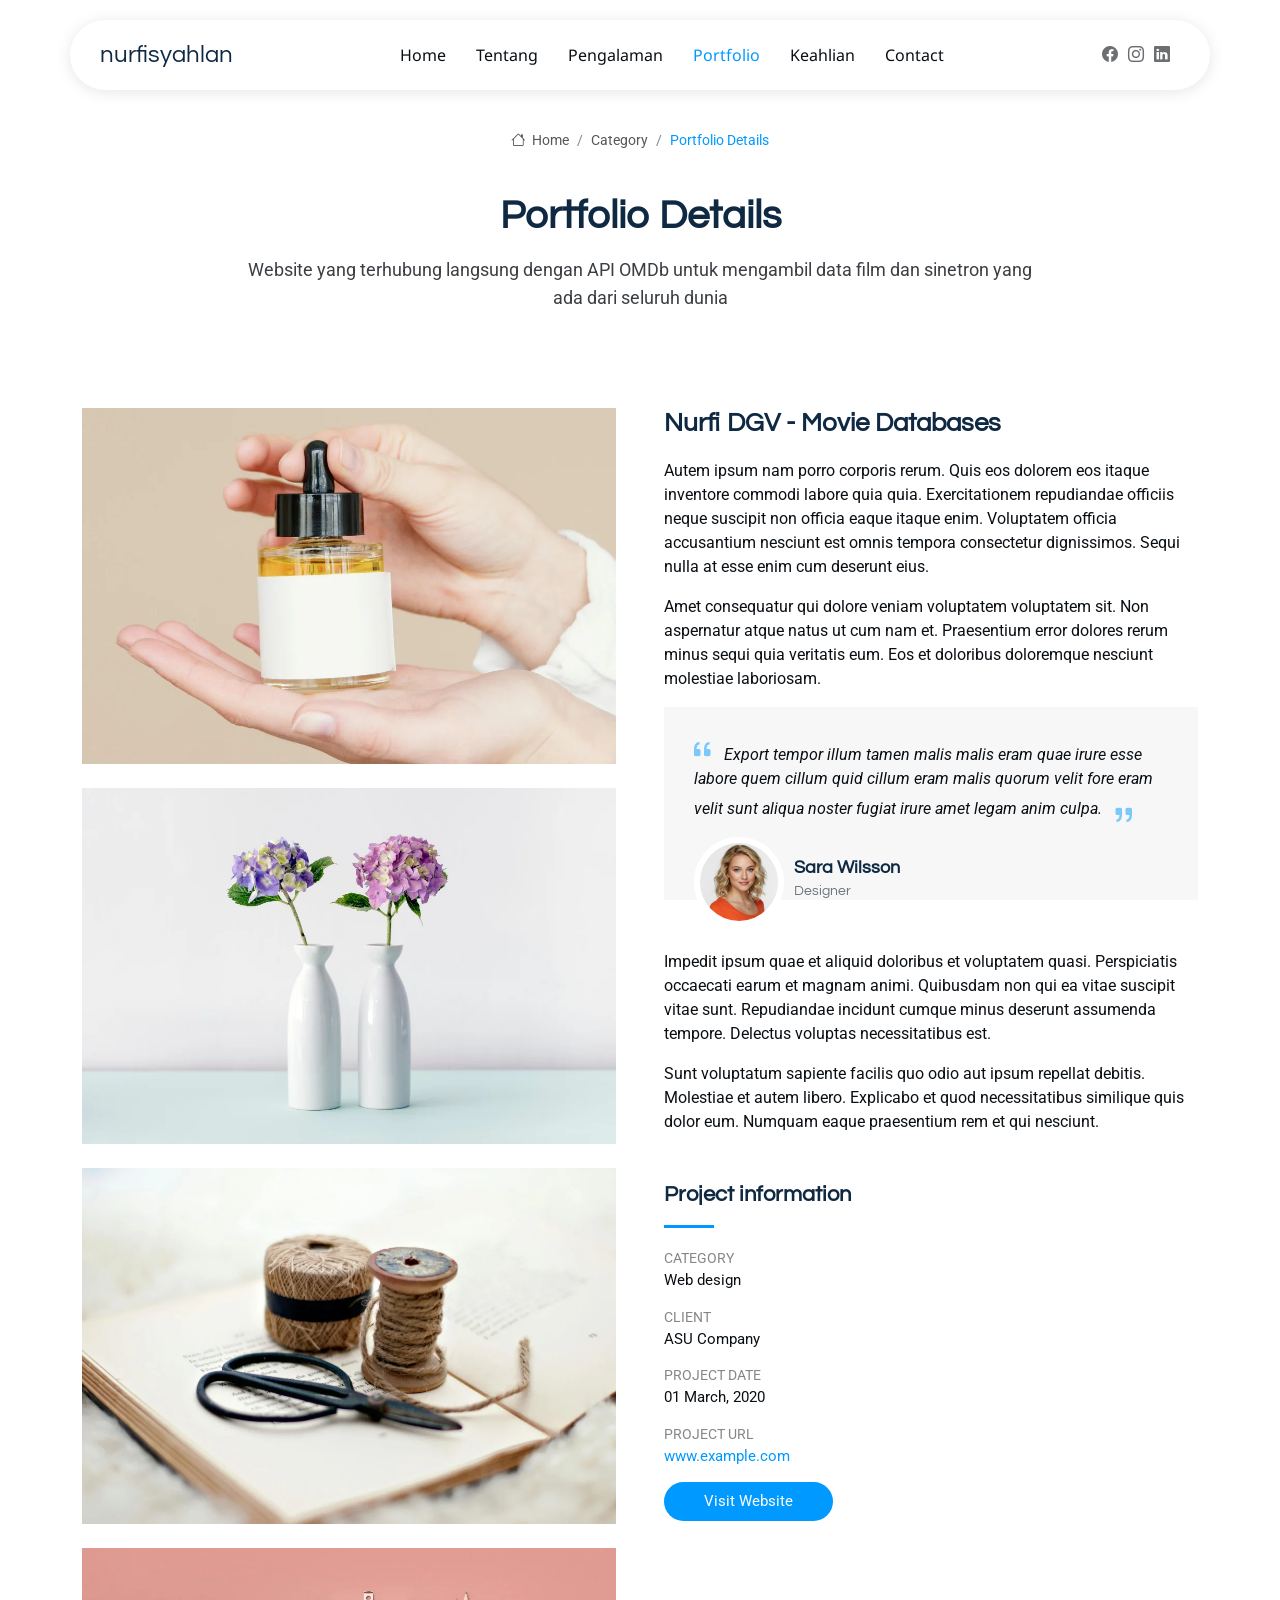
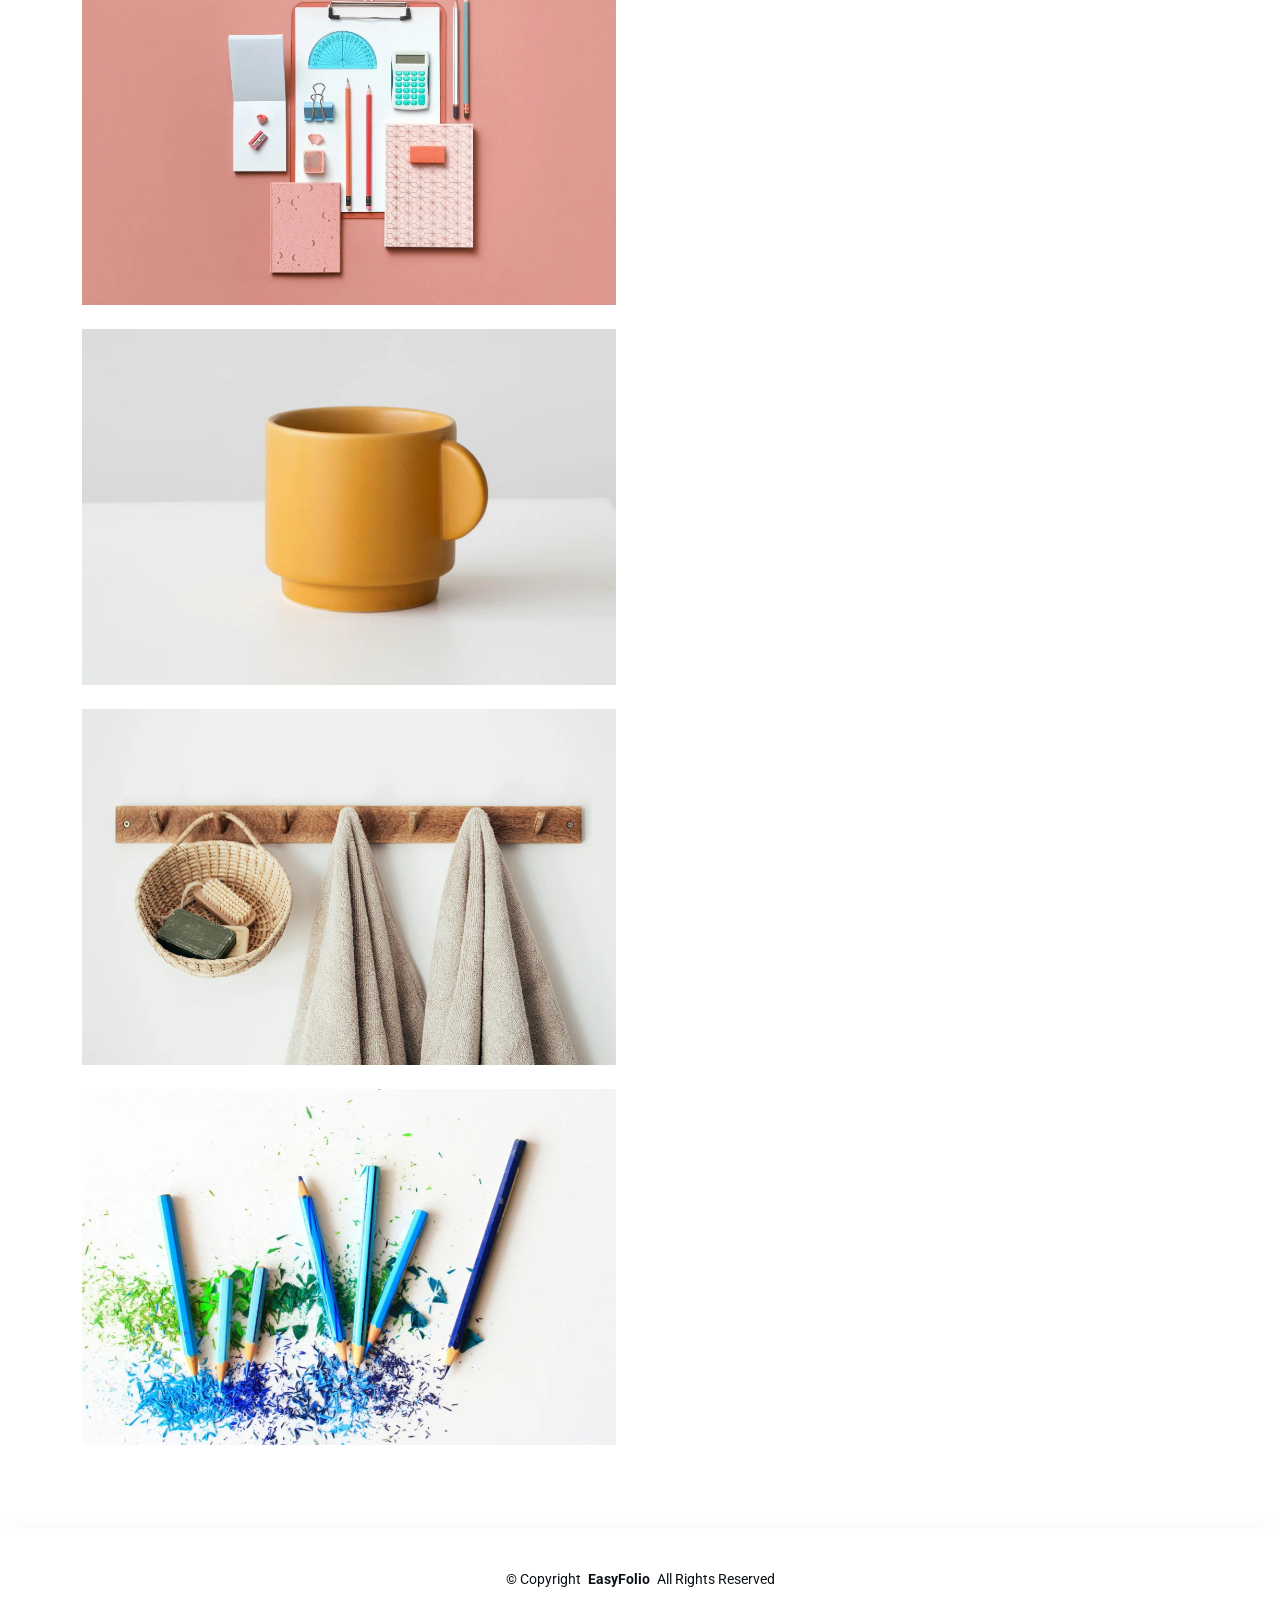
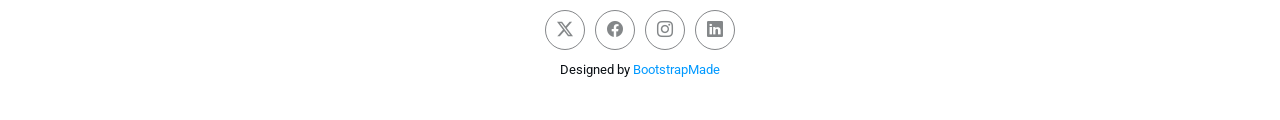
==== commit b359e843: "mulai mengedit file portfolio-nurfidgv" ====
--- a/portfolio-nurfidgv.html
+++ b/portfolio-nurfidgv.html
@@ -44,17 +44,17 @@
       <a href="index.html" class="logo d-flex align-items-center me-auto me-xl-0">
         <!-- Uncomment the line below if you also wish to use an image logo -->
         <!-- <img src="assets/img/logo.webp" alt=""> -->
-        <h1 class="sitename">EasyFolio</h1>
+        <h1 class="sitename">nurfisyahlan</h1>
       </a>
 
       <nav id="navmenu" class="navmenu">
         <ul>
-          <li><a href="#hero">Home</a></li>
-          <li><a href="#about">About</a></li>
-          <li><a href="#resume">Resume</a></li>
-          <li><a href="#portfolio">Portfolio</a></li>
-          <li><a href="#services">Services</a></li>
-          <li class="dropdown"><a href="#"><span>Dropdown</span> <i class="bi bi-chevron-down toggle-dropdown"></i></a>
+          <li><a href="index.html#hero">Home</a></li>
+          <li><a href="index.html#about">Tentang</a></li>
+          <li><a href="index.html#resume">Pengalaman</a></li>
+          <li><a href="index.html#portfolio" class="active">Portfolio</a></li>
+          <li><a href="index.html#services">Keahlian</a></li>
+          <!-- <li class="dropdown"><a href="#"><span>Dropdown</span> <i class="bi bi-chevron-down toggle-dropdown"></i></a>
             <ul>
               <li><a href="#">Dropdown 1</a></li>
               <li class="dropdown"><a href="#"><span>Deep Dropdown</span> <i class="bi bi-chevron-down toggle-dropdown"></i></a>
@@ -70,17 +70,16 @@
               <li><a href="#">Dropdown 3</a></li>
               <li><a href="#">Dropdown 4</a></li>
             </ul>
-          </li>
-          <li><a href="#contact">Contact</a></li>
+          </li> -->
+          <li><a href="index.html#contact">Contact</a></li>
         </ul>
         <i class="mobile-nav-toggle d-xl-none bi bi-list"></i>
       </nav>
 
-      <div class="header-social-links">
-        <a href="#" class="twitter"><i class="bi bi-twitter-x"></i></a>
-        <a href="#" class="facebook"><i class="bi bi-facebook"></i></a>
-        <a href="#" class="instagram"><i class="bi bi-instagram"></i></a>
-        <a href="#" class="linkedin"><i class="bi bi-linkedin"></i></a>
+      <div class="header-social-links">        
+        <a href="https://web.facebook.com/nfi.nurfi/" target="_blank" class="facebook"><i class="bi bi-facebook"></i></a>
+        <a href="https://www.instagram.com/nurfiisyahlan" target="_blank" class="instagram"><i class="bi bi-instagram"></i></a>
+        <a href="https://www.linkedin.com/in/nurfisyahlan/" target="_blank" class="linkedin"><i class="bi bi-linkedin"></i></a>
       </div>
 
     </div>
@@ -102,7 +101,7 @@
 
       <div class="title-wrapper">
         <h1>Portfolio Details</h1>
-        <p>Lorem ipsum dolor sit amet, consectetur adipiscing elit. Ut elit tellus, luctus nec ullamcorper mattis, pulvinar dapibus leo.</p>
+        <p>Website yang terhubung langsung dengan API OMDb untuk mengambil data film dan sinetron yang ada dari seluruh dunia</p>
       </div>
     </div><!-- End Page Title -->
 
@@ -126,7 +125,7 @@
 
             <div class="position-sticky" style="top: 40px">
               <div class="portfolio-description">
-                <h2>This is an example of portfolio details</h2>
+                <h2>Nurfi DGV - Movie Databases</h2>
                 <p>
                   Autem ipsum nam porro corporis rerum. Quis eos dolorem eos itaque inventore commodi labore quia quia. Exercitationem repudiandae officiis neque suscipit non officia eaque itaque enim. Voluptatem officia accusantium nesciunt est omnis tempora consectetur dignissimos. Sequi nulla at esse enim cum deserunt eius.
                 </p>
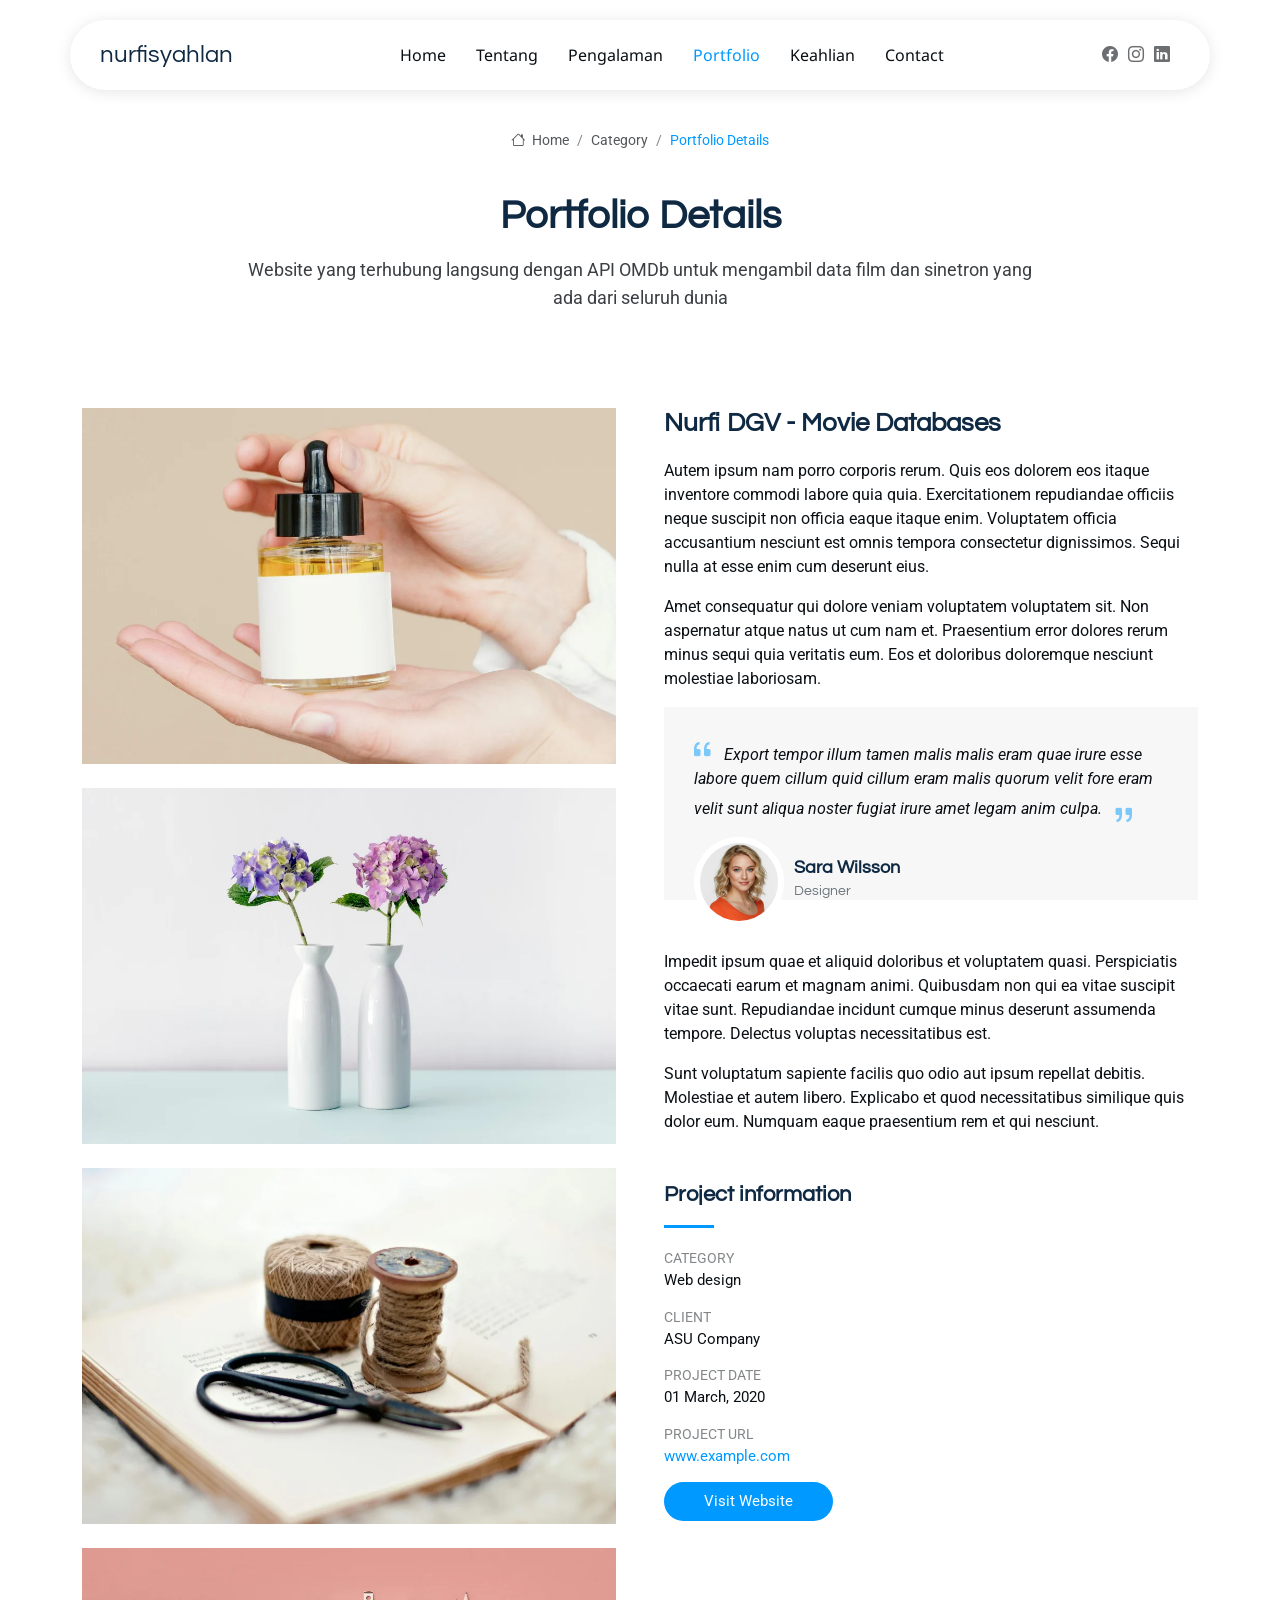
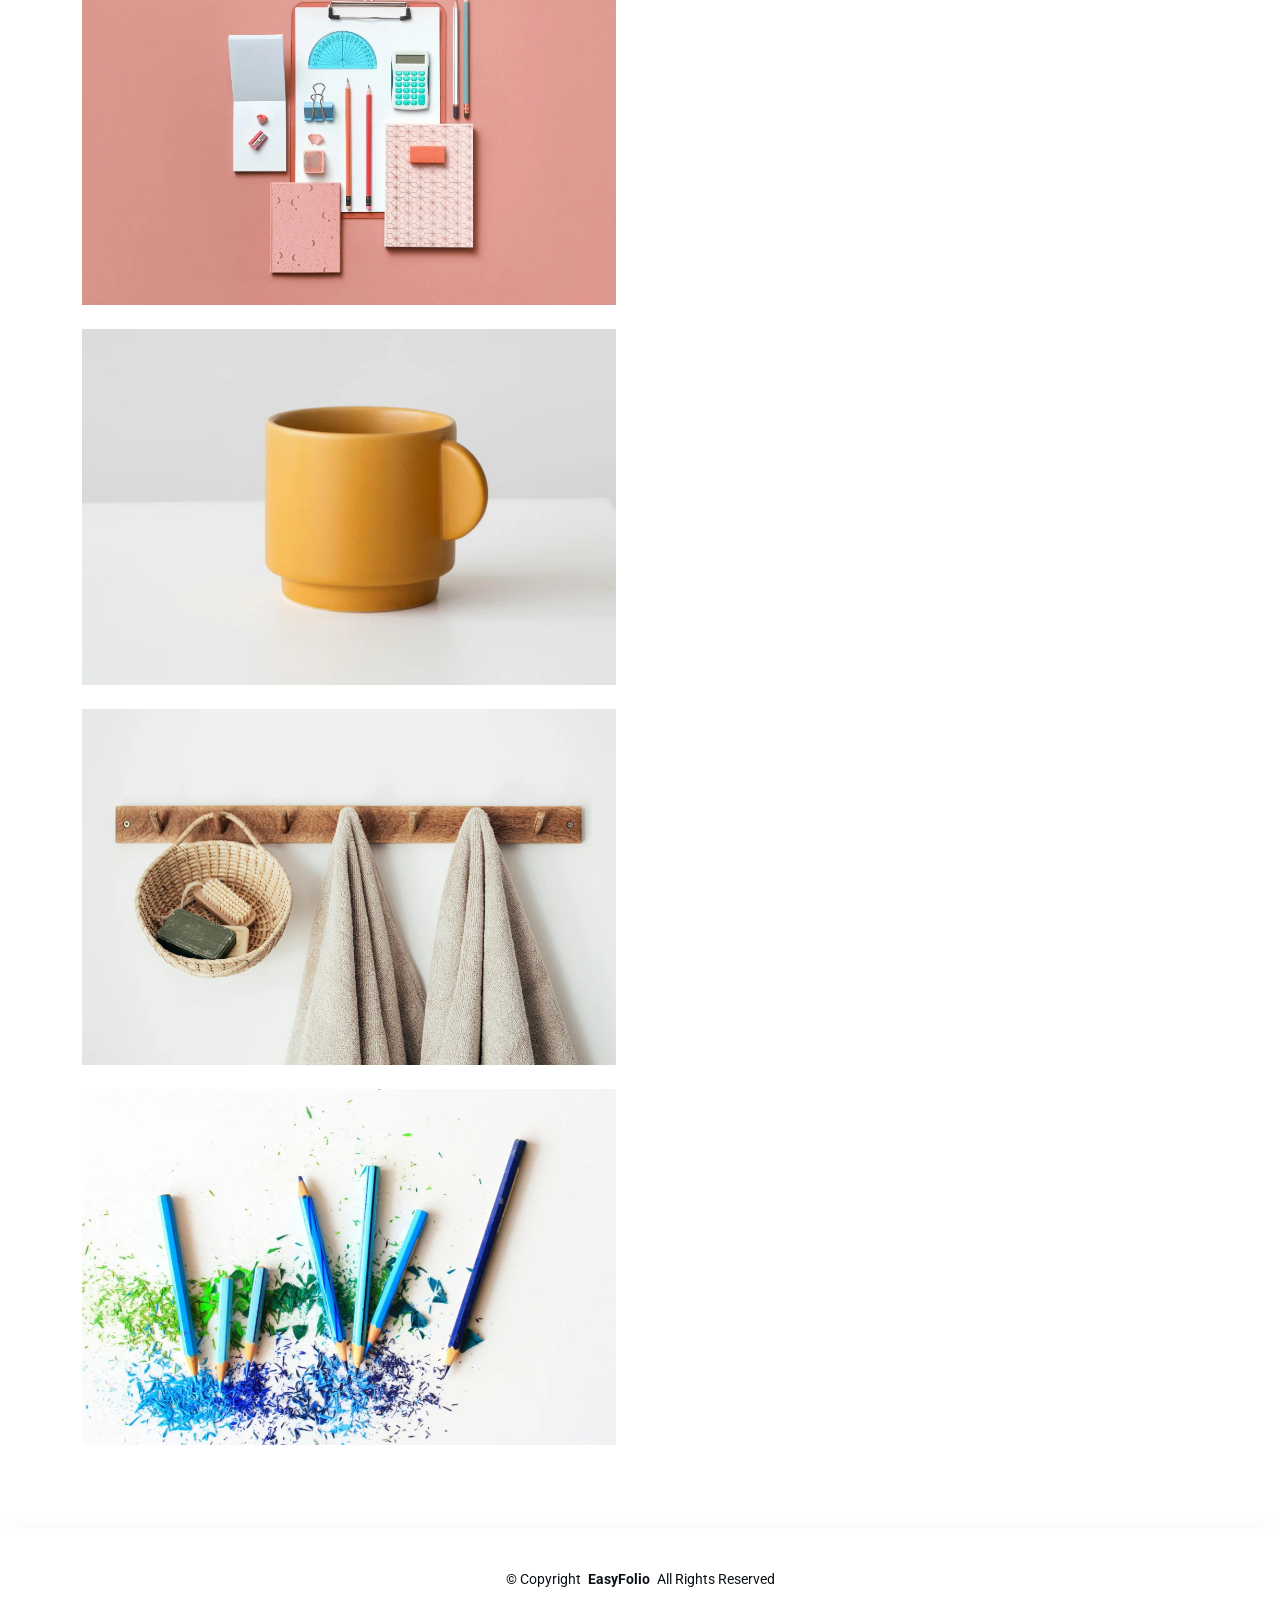
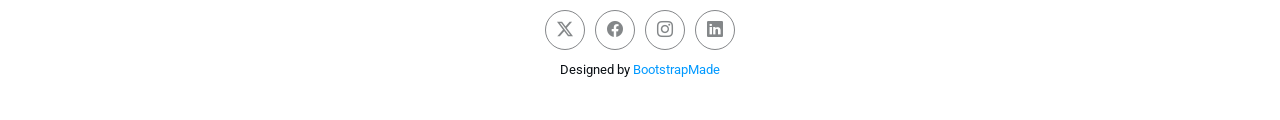
==== commit 1a9aeed4: "edit icon dan nama halaman" ====
--- a/portfolio-nurfidgv.html
+++ b/portfolio-nurfidgv.html
@@ -4,12 +4,12 @@
 <head>
   <meta charset="utf-8">
   <meta content="width=device-width, initial-scale=1.0" name="viewport">
-  <title>Portfolio Details - EasyFolio Bootstrap Template</title>
+  <title>Portfolio Nurfi DGV - Web Portfolio | Nurfi</title>
   <meta name="description" content="">
   <meta name="keywords" content="">
 
   <!-- Favicons -->
-  <link href="assets/img/favicon.png" rel="icon">
+  <link href="assets/img/nurfiicon-new.png" rel="icon">
   <link href="assets/img/apple-touch-icon.png" rel="apple-touch-icon">
 
   <!-- Fonts -->
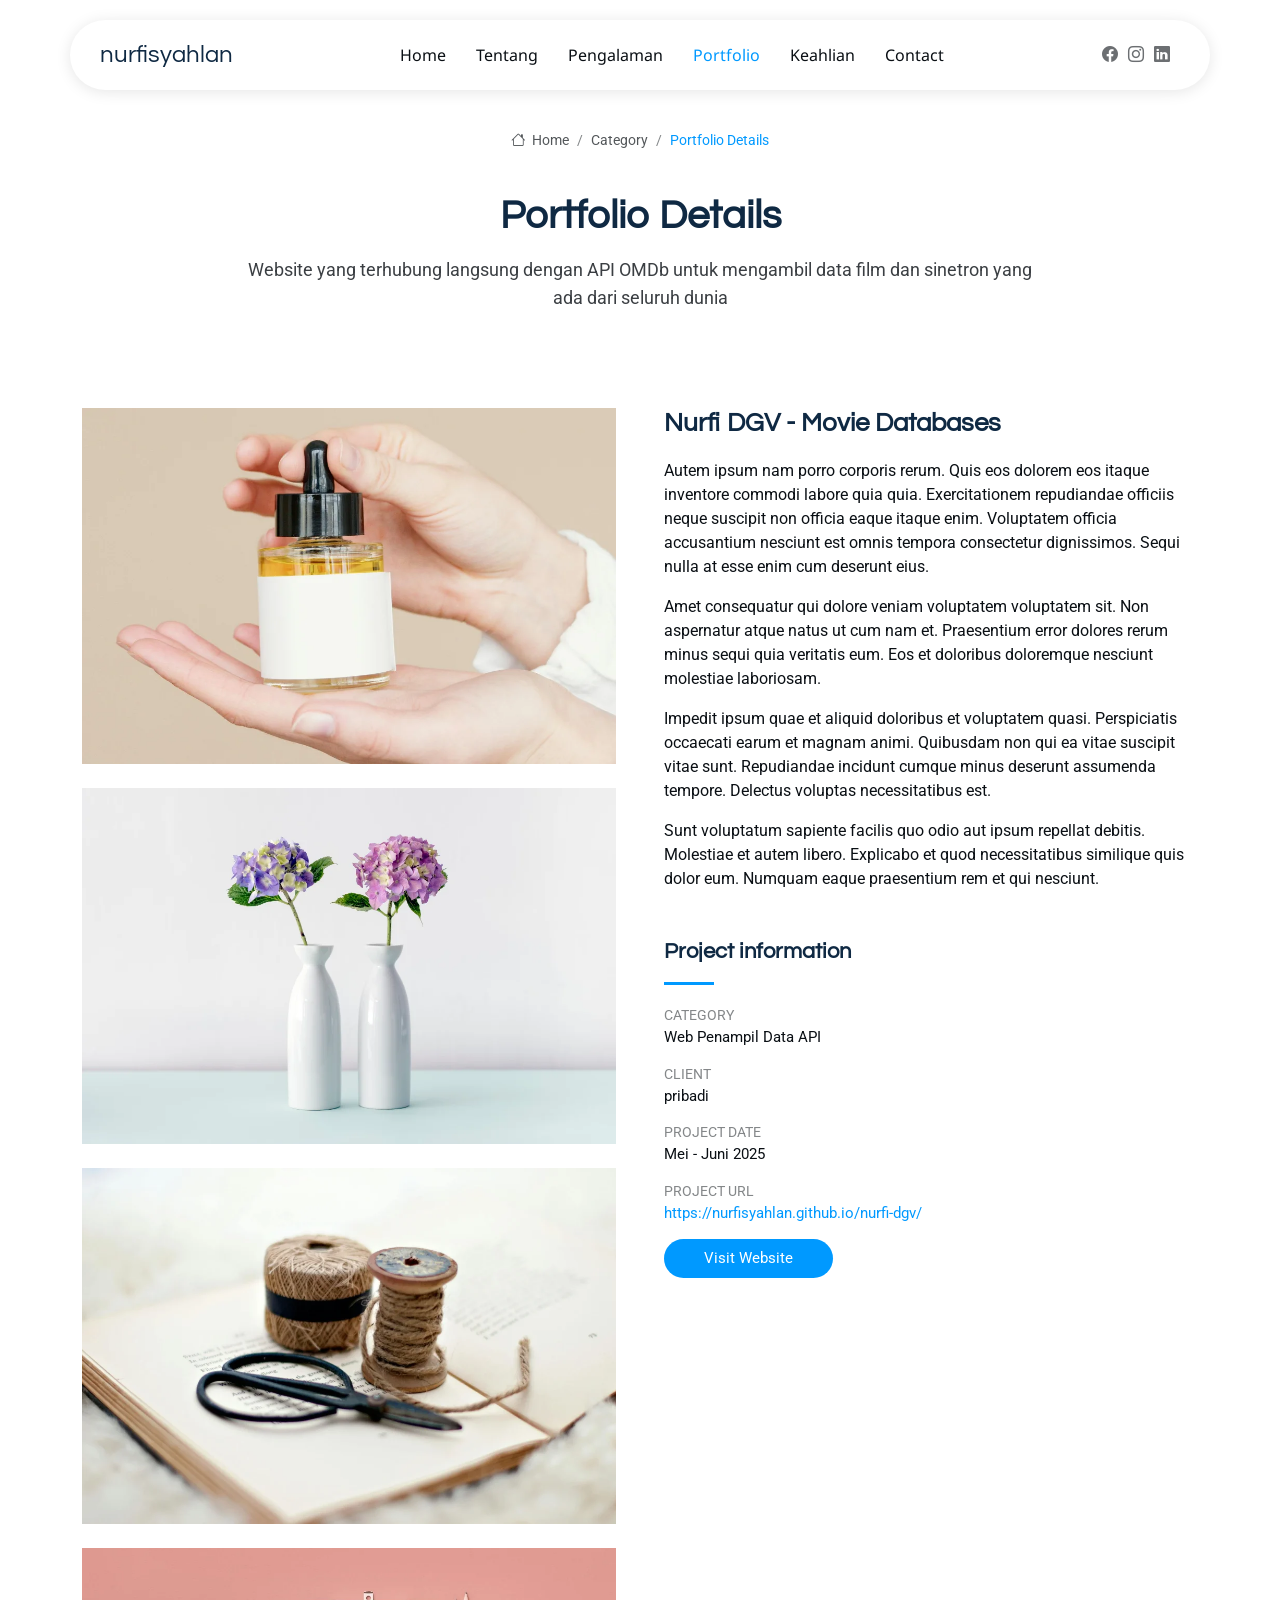
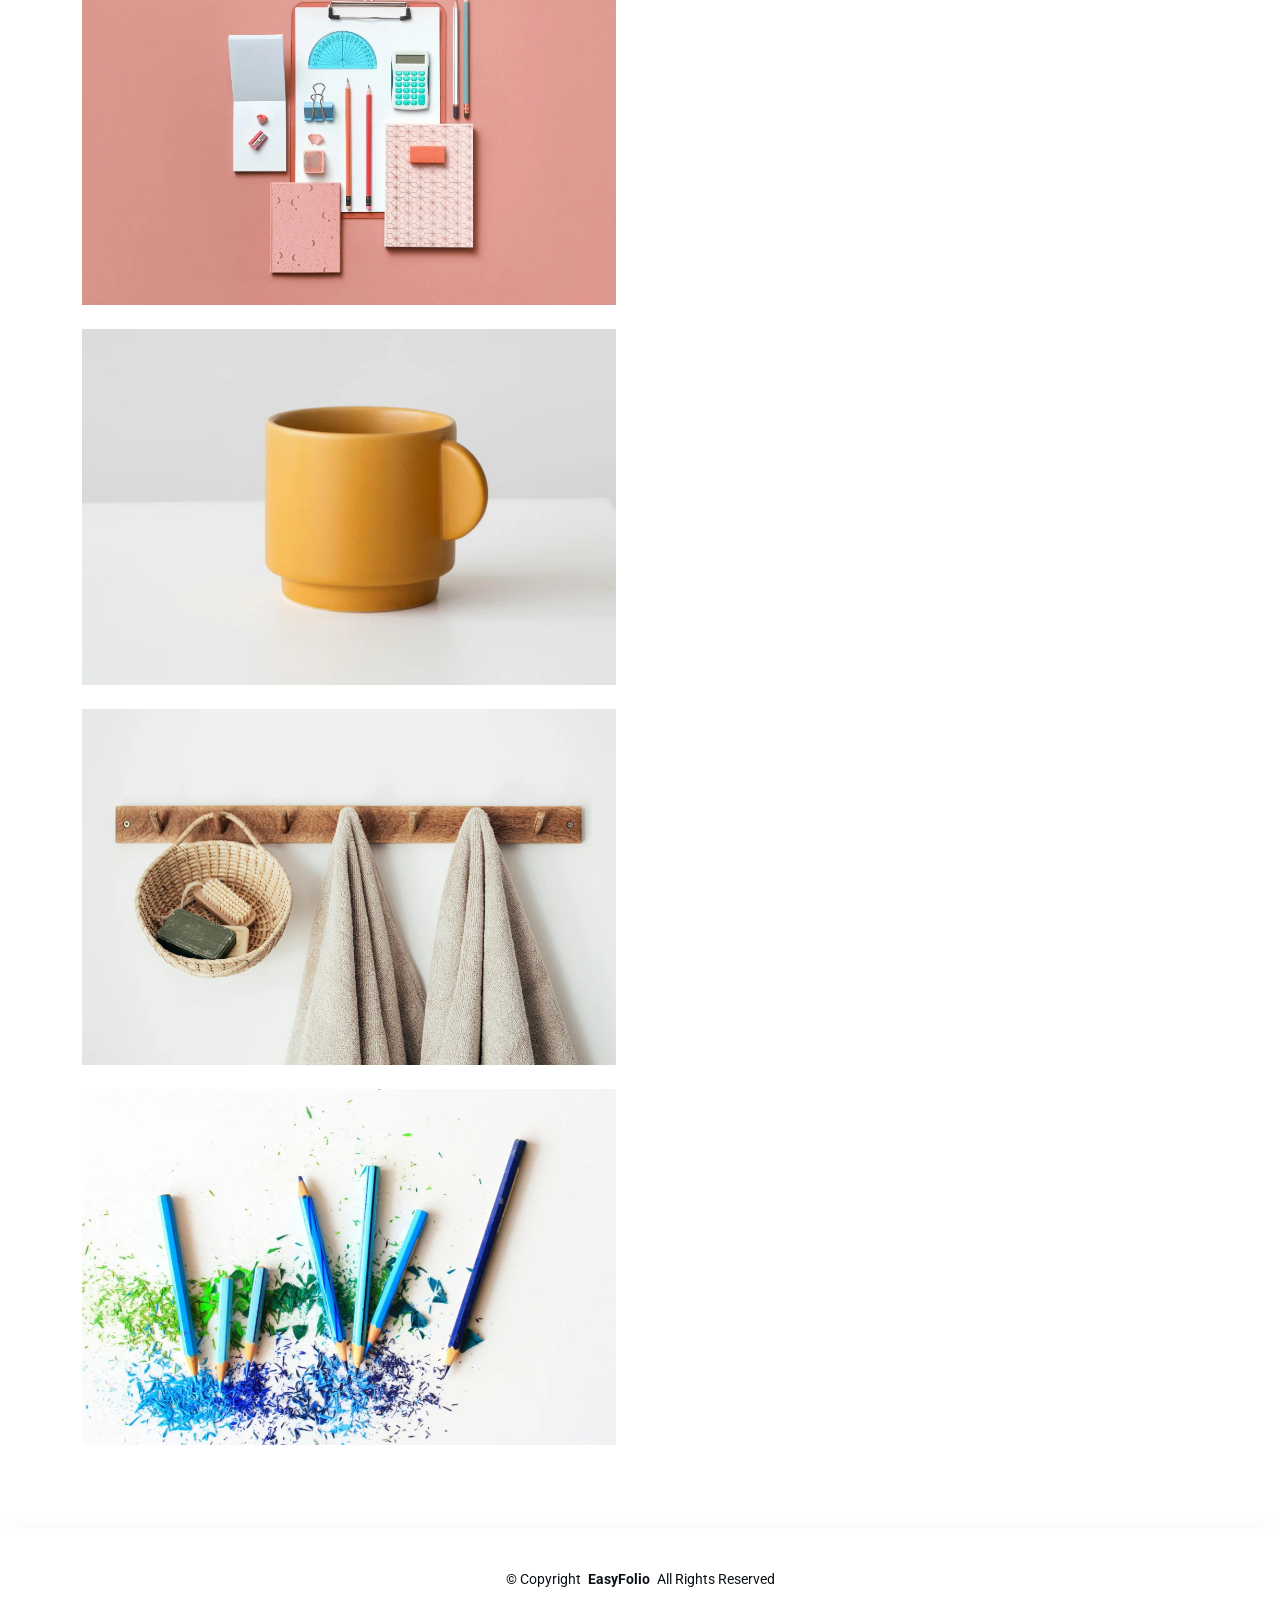
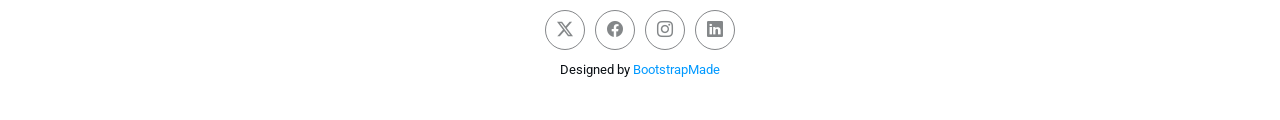
==== commit b74a178a: "mengedit beberapa informasi" ====
--- a/portfolio-nurfidgv.html
+++ b/portfolio-nurfidgv.html
@@ -132,20 +132,6 @@
                 <p>
                   Amet consequatur qui dolore veniam voluptatem voluptatem sit. Non aspernatur atque natus ut cum nam et. Praesentium error dolores rerum minus sequi quia veritatis eum. Eos et doloribus doloremque nesciunt molestiae laboriosam.
                 </p>
-
-                <div class="testimonial-item">
-                  <p>
-                    <i class="bi bi-quote quote-icon-left"></i>
-                    <span>Export tempor illum tamen malis malis eram quae irure esse labore quem cillum quid cillum eram malis quorum velit fore eram velit sunt aliqua noster fugiat irure amet legam anim culpa.</span>
-                    <i class="bi bi-quote quote-icon-right"></i>
-                  </p>
-                  <div>
-                    <img src="assets/img/person/person-f-5.webp" class="testimonial-img" alt="">
-                    <h3>Sara Wilsson</h3>
-                    <h4>Designer</h4>
-                  </div>
-                </div>
-
                 <p>
                   Impedit ipsum quae et aliquid doloribus et voluptatem quasi. Perspiciatis occaecati earum et magnam animi. Quibusdam non qui ea vitae suscipit vitae sunt. Repudiandae incidunt cumque minus deserunt assumenda tempore. Delectus voluptas necessitatibus est.
                 </p>
@@ -159,11 +145,11 @@
               <div class="portfolio-info mt-5">
                 <h3>Project information</h3>
                 <ul>
-                  <li><strong>Category</strong> Web design</li>
-                  <li><strong>Client</strong> ASU Company</li>
-                  <li><strong>Project date</strong> 01 March, 2020</li>
-                  <li><strong>Project URL</strong> <a href="#">www.example.com</a></li>
-                  <li><a href="#" class="btn-visit align-self-start">Visit Website</a></li>
+                  <li><strong>Category</strong> Web Penampil Data API</li>
+                  <li><strong>Client</strong> pribadi</li>
+                  <li><strong>Project date</strong> Mei - Juni 2025</li>
+                  <li><strong>Project URL</strong> <a href="https://nurfisyahlan.github.io/nurfi-dgv/" target="_blank">https://nurfisyahlan.github.io/nurfi-dgv/</a></li>
+                  <li><a href="https://nurfisyahlan.github.io/nurfi-dgv/" target="_blank" class="btn-visit align-self-start">Visit Website</a></li>
                 </ul>
               </div>
             </div>
